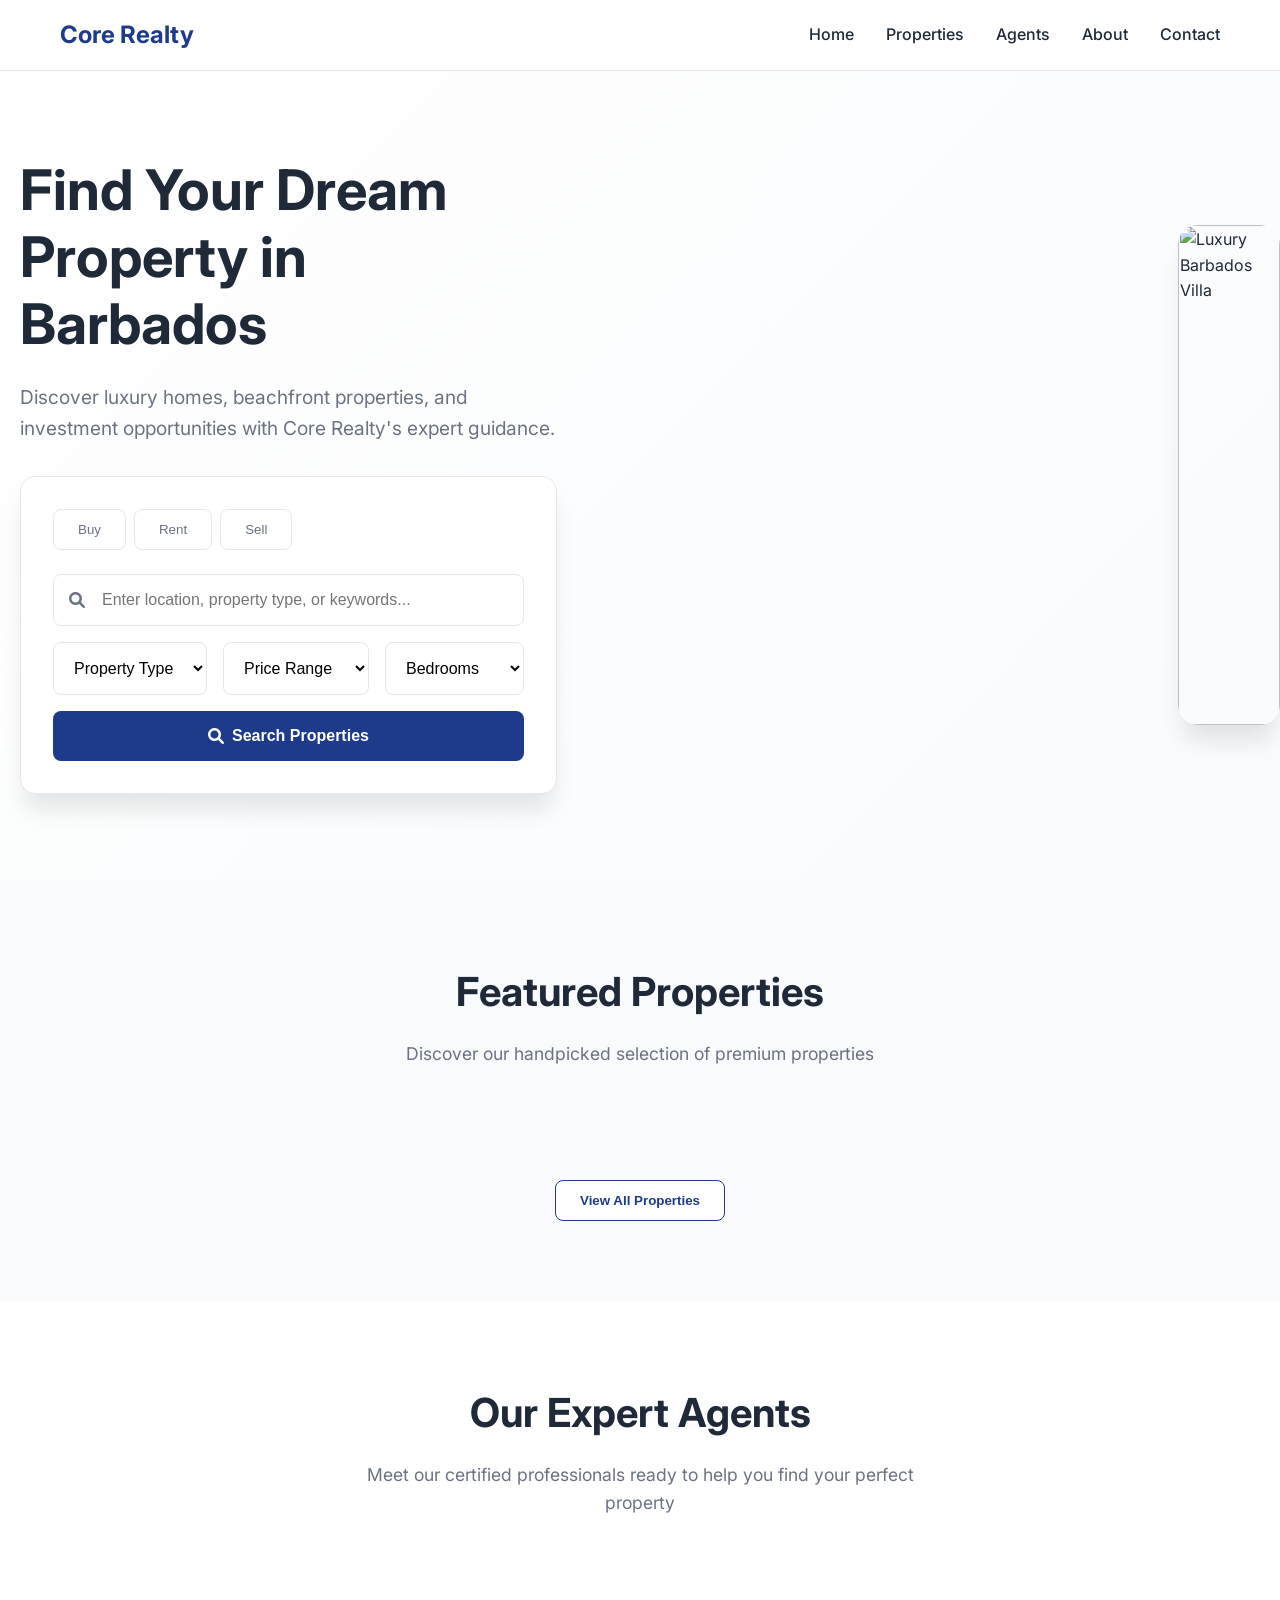
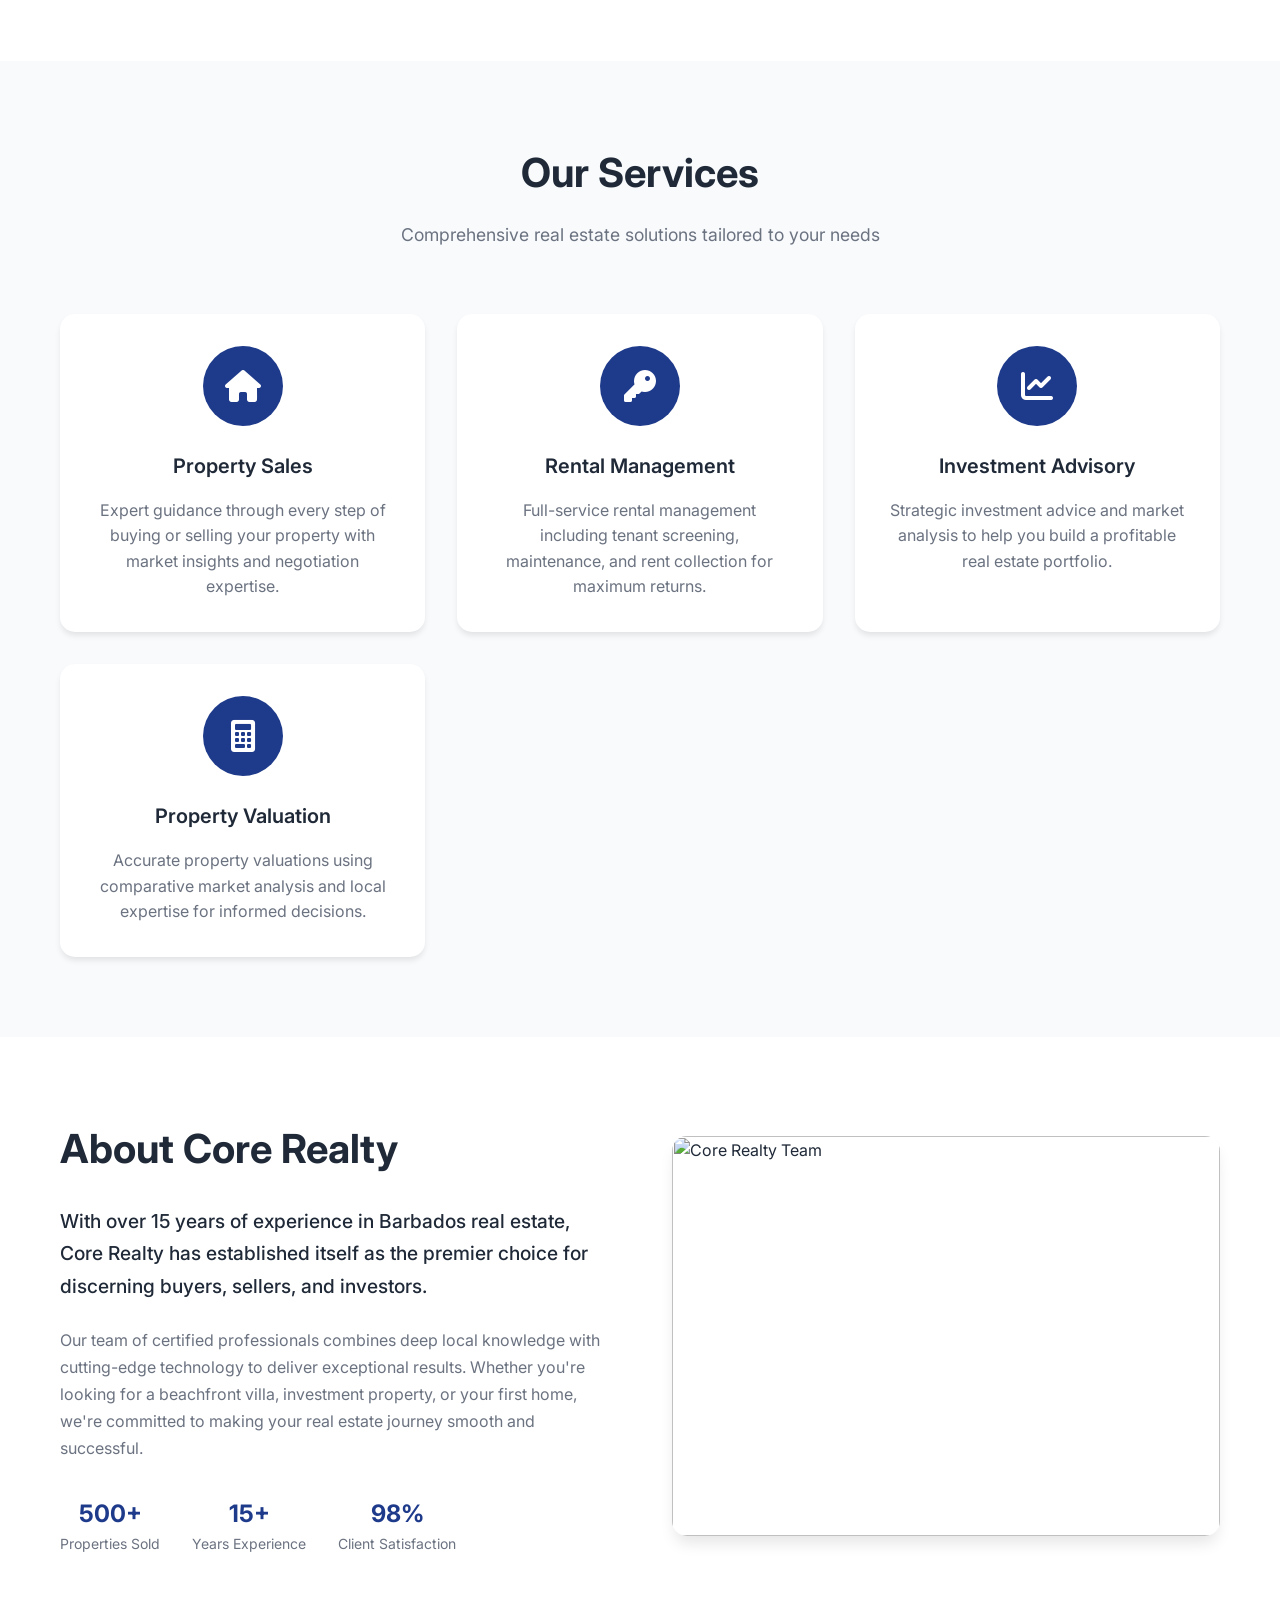
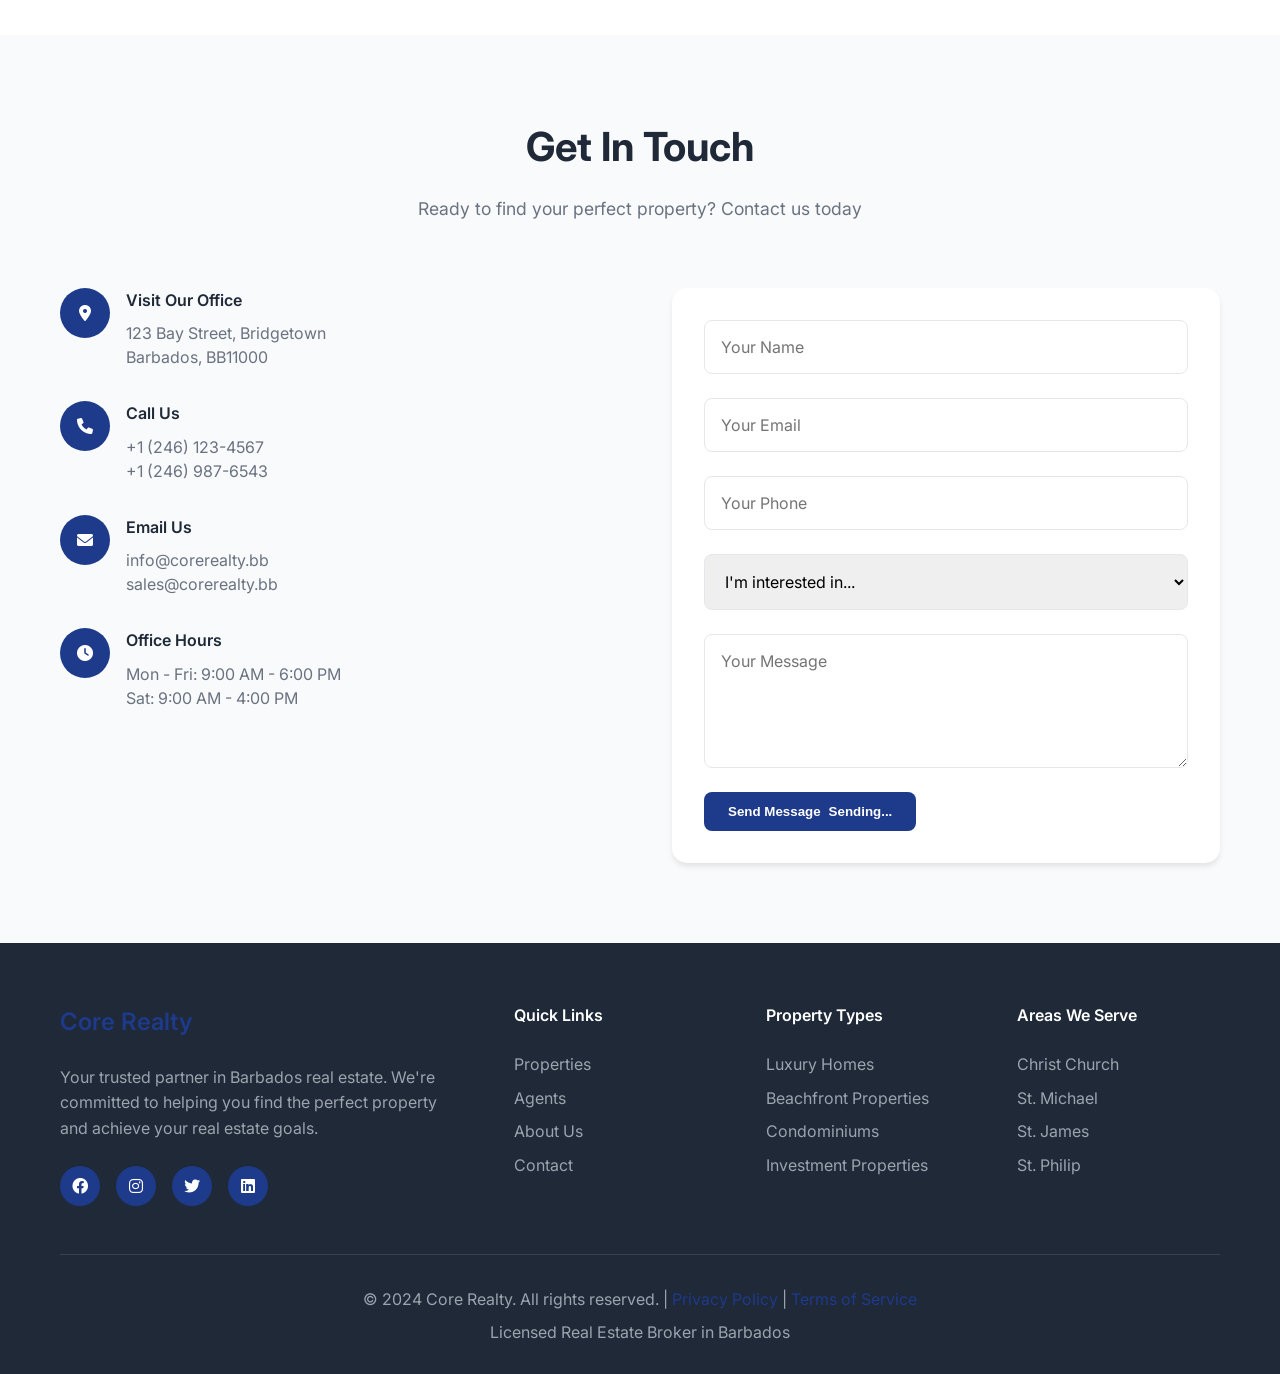
==== index.html @ 5cd9cd52 "first commit" ====
<html lang="en">
<head>
    <meta charset="UTF-8">
    <meta name="viewport" content="width=device-width, initial-scale=1.0">
    <title>Core Realty - Premium Real Estate in Barbados</title>
    <link rel="stylesheet" href="styles.css">
    <link href="https://fonts.googleapis.com/css2?family=Inter:wght@300;400;500;600;700&display=swap" rel="stylesheet">
    <link rel="stylesheet" href="https://cdnjs.cloudflare.com/ajax/libs/font-awesome/6.0.0/css/all.min.css">
    <script src="https://cdn.jsdelivr.net/npm/alpinejs@3.x.x/dist/cdn.min.js" defer></script>
</head>
<body>
    <!-- Navigation -->
    <nav class="navbar" x-data="{ mobileOpen: false }">
        <div class="nav-container">
            <div class="nav-brand">
                <h2>Core Realty</h2>
            </div>
            
            <div class="nav-menu" :class="{ 'active': mobileOpen }">
                <a href="#home" class="nav-link">Home</a>
                <a href="#properties" class="nav-link">Properties</a>
                <a href="#agents" class="nav-link">Agents</a>
                <a href="#about" class="nav-link">About</a>
                <a href="#contact" class="nav-link">Contact</a>
            </div>
            
            <button class="nav-toggle" @click="mobileOpen = !mobileOpen">
                <i class="fas fa-bars"></i>
            </button>
        </div>
    </nav>

    <!-- Hero Section -->
    <section id="home" class="hero">
        <div class="hero-content">
            <div class="hero-text">
                <h1>Find Your Dream Property in Barbados</h1>
                <p>Discover luxury homes, beachfront properties, and investment opportunities with Core Realty's expert guidance.</p>
                
                <!-- Property Search -->
                <div class="hero-search" x-data="propertySearch()">
                    <div class="search-tabs">
                        <button class="tab-btn" :class="{ 'active': searchType === 'buy' }" @click="searchType = 'buy'">Buy</button>
                        <button class="tab-btn" :class="{ 'active': searchType === 'rent' }" @click="searchType = 'rent'">Rent</button>
                        <button class="tab-btn" :class="{ 'active': searchType === 'sell' }" @click="searchType = 'sell'">Sell</button>
                    </div>
                    
                    <div class="search-form">
                        <div class="search-input">
                            <i class="fas fa-search"></i>
                            <input type="text" placeholder="Enter location, property type, or keywords..." x-model="searchQuery">
                        </div>
                        
                        <div class="search-filters">
                            <select x-model="propertyType">
                                <option value="">Property Type</option>
                                <option value="house">House</option>
                                <option value="apartment">Apartment</option>
                                <option value="condo">Condo</option>
                                <option value="villa">Villa</option>
                                <option value="land">Land</option>
                            </select>
                            
                            <select x-model="priceRange">
                                <option value="">Price Range</option>
                                <option value="0-500000">$0 - $500K</option>
                                <option value="500000-1000000">$500K - $1M</option>
                                <option value="1000000-2000000">$1M - $2M</option>
                                <option value="2000000+">$2M+</option>
                            </select>
                            
                            <select x-model="bedrooms">
                                <option value="">Bedrooms</option>
                                <option value="1">1+</option>
                                <option value="2">2+</option>
                                <option value="3">3+</option>
                                <option value="4">4+</option>
                                <option value="5">5+</option>
                            </select>
                        </div>
                        
                        <button class="search-btn" @click="searchProperties()">
                            <i class="fas fa-search"></i>
                            Search Properties
                        </button>
                    </div>
                </div>
            </div>
        </div>
        
        <div class="hero-image">
            <img src="https://images.unsplash.com/photo-1564013799919-ab600027ffc6?w=800&h=600&fit=crop" alt="Luxury Barbados Villa">
        </div>
    </section>

    <!-- Featured Properties -->
    <section id="properties" class="featured-properties">
        <div class="container">
            <div class="section-header">
                <h2>Featured Properties</h2>
                <p>Discover our handpicked selection of premium properties</p>
            </div>
            
            <div class="properties-grid" x-data="featuredProperties()">
                <template x-for="property in properties" :key="property.id">
                    <div class="property-card" @click="viewProperty(property.id)">
                        <div class="property-image">
                            <img :src="property.image" :alt="property.title">
                            <div class="property-badge" x-text="property.status"></div>
                            <button class="favorite-btn" @click.stop="toggleFavorite(property.id)">
                                <i class="far fa-heart"></i>
                            </button>
                        </div>
                        
                        <div class="property-info">
                            <div class="property-price" x-text="property.price"></div>
                            <h3 class="property-title" x-text="property.title"></h3>
                            <p class="property-location" x-text="property.location"></p>
                            
                            <div class="property-features">
                                <span class="feature">
                                    <i class="fas fa-bed"></i>
                                    <span x-text="property.bedrooms"></span> Beds
                                </span>
                                <span class="feature">
                                    <i class="fas fa-bath"></i>
                                    <span x-text="property.bathrooms"></span> Baths
                                </span>
                                <span class="feature">
                                    <i class="fas fa-expand-arrows-alt"></i>
                                    <span x-text="property.sqft"></span> sqft
                                </span>
                            </div>
                            
                            <div class="property-agent">
                                <img :src="property.agent.avatar" :alt="property.agent.name" class="agent-avatar">
                                <span class="agent-name" x-text="property.agent.name"></span>
                            </div>
                        </div>
                    </div>
                </template>
            </div>
            
            <div class="section-cta">
                <button class="btn-secondary">View All Properties</button>
            </div>
        </div>
    </section>

    <!-- Agents Section -->
    <section id="agents" class="agents-section">
        <div class="container">
            <div class="section-header">
                <h2>Our Expert Agents</h2>
                <p>Meet our certified professionals ready to help you find your perfect property</p>
            </div>
            
            <div class="agents-grid" x-data="agentsData()">
                <template x-for="agent in agents" :key="agent.id">
                    <div class="agent-card">
                        <div class="agent-photo">
                            <img :src="agent.photo" :alt="agent.name">
                            <div class="agent-status online" x-show="agent.online"></div>
                        </div>
                        
                        <div class="agent-info">
                            <h3 x-text="agent.name"></h3>
                            <p class="agent-title" x-text="agent.title"></p>
                            <div class="agent-rating">
                                <template x-for="i in 5" :key="i">
                                    <i class="fas fa-star" :class="{ 'filled': i <= agent.rating }"></i>
                                </template>
                                <span class="rating-count" x-text="'(' + agent.reviews + ' reviews)'"></span>
                            </div>
                            
                            <div class="agent-stats">
                                <div class="stat">
                                    <span class="stat-number" x-text="agent.listings"></span>
                                    <span class="stat-label">Active Listings</span>
                                </div>
                                <div class="stat">
                                    <span class="stat-number" x-text="agent.sold"></span>
                                    <span class="stat-label">Properties Sold</span>
                                </div>
                            </div>
                            
                            <div class="agent-specialties">
                                <template x-for="specialty in agent.specialties" :key="specialty">
                                    <span class="specialty-tag" x-text="specialty"></span>
                                </template>
                            </div>
                            
                            <div class="agent-actions">
                                <button class="btn-primary" @click="contactAgent(agent.id)">
                                    <i class="fas fa-envelope"></i>
                                    Contact
                                </button>
                                <button class="btn-secondary" @click="viewAgentProfile(agent.id)">
                                    View Profile
                                </button>
                            </div>
                        </div>
                    </div>
                </template>
            </div>
        </div>
    </section>

    <!-- Services Section -->
    <section class="services-section">
        <div class="container">
            <div class="section-header">
                <h2>Our Services</h2>
                <p>Comprehensive real estate solutions tailored to your needs</p>
            </div>
            
            <div class="services-grid">
                <div class="service-card">
                    <div class="service-icon">
                        <i class="fas fa-home"></i>
                    </div>
                    <h3>Property Sales</h3>
                    <p>Expert guidance through every step of buying or selling your property with market insights and negotiation expertise.</p>
                </div>
                
                <div class="service-card">
                    <div class="service-icon">
                        <i class="fas fa-key"></i>
                    </div>
                    <h3>Rental Management</h3>
                    <p>Full-service rental management including tenant screening, maintenance, and rent collection for maximum returns.</p>
                </div>
                
                <div class="service-card">
                    <div class="service-icon">
                        <i class="fas fa-chart-line"></i>
                    </div>
                    <h3>Investment Advisory</h3>
                    <p>Strategic investment advice and market analysis to help you build a profitable real estate portfolio.</p>
                </div>
                
                <div class="service-card">
                    <div class="service-icon">
                        <i class="fas fa-calculator"></i>
                    </div>
                    <h3>Property Valuation</h3>
                    <p>Accurate property valuations using comparative market analysis and local expertise for informed decisions.</p>
                </div>
            </div>
        </div>
    </section>

    <!-- About Section -->
    <section id="about" class="about-section">
        <div class="container">
            <div class="about-content">
                <div class="about-text">
                    <h2>About Core Realty</h2>
                    <p class="lead">With over 15 years of experience in Barbados real estate, Core Realty has established itself as the premier choice for discerning buyers, sellers, and investors.</p>
                    
                    <p>Our team of certified professionals combines deep local knowledge with cutting-edge technology to deliver exceptional results. Whether you're looking for a beachfront villa, investment property, or your first home, we're committed to making your real estate journey smooth and successful.</p>
                    
                    <div class="about-stats">
                        <div class="stat">
                            <span class="stat-number">500+</span>
                            <span class="stat-label">Properties Sold</span>
                        </div>
                        <div class="stat">
                            <span class="stat-number">15+</span>
                            <span class="stat-label">Years Experience</span>
                        </div>
                        <div class="stat">
                            <span class="stat-number">98%</span>
                            <span class="stat-label">Client Satisfaction</span>
                        </div>
                    </div>
                </div>
                
                <div class="about-image">
                    <img src="https://images.unsplash.com/photo-1560518883-ce09059eeffa?w=600&h=400&fit=crop" alt="Core Realty Team">
                </div>
            </div>
        </div>
    </section>

    <!-- Contact Section -->
    <section id="contact" class="contact-section">
        <div class="container">
            <div class="section-header">
                <h2>Get In Touch</h2>
                <p>Ready to find your perfect property? Contact us today</p>
            </div>
            
            <div class="contact-content">
                <div class="contact-info">
                    <div class="contact-item">
                        <div class="contact-icon">
                            <i class="fas fa-map-marker-alt"></i>
                        </div>
                        <div>
                            <h4>Visit Our Office</h4>
                            <p>123 Bay Street, Bridgetown<br>Barbados, BB11000</p>
                        </div>
                    </div>
                    
                    <div class="contact-item">
                        <div class="contact-icon">
                            <i class="fas fa-phone"></i>
                        </div>
                        <div>
                            <h4>Call Us</h4>
                            <p>+1 (246) 123-4567<br>+1 (246) 987-6543</p>
                        </div>
                    </div>
                    
                    <div class="contact-item">
                        <div class="contact-icon">
                            <i class="fas fa-envelope"></i>
                        </div>
                        <div>
                            <h4>Email Us</h4>
                            <p>info@corerealty.bb<br>sales@corerealty.bb</p>
                        </div>
                    </div>
                    
                    <div class="contact-item">
                        <div class="contact-icon">
                            <i class="fas fa-clock"></i>
                        </div>
                        <div>
                            <h4>Office Hours</h4>
                            <p>Mon - Fri: 9:00 AM - 6:00 PM<br>Sat: 9:00 AM - 4:00 PM</p>
                        </div>
                    </div>
                </div>
                
                <div class="contact-form" x-data="contactForm()">
                    <form @submit.prevent="submitForm()">
                        <div class="form-group">
                            <input type="text" placeholder="Your Name" x-model="form.name" required>
                        </div>
                        
                        <div class="form-group">
                            <input type="email" placeholder="Your Email" x-model="form.email" required>
                        </div>
                        
                        <div class="form-group">
                            <input type="tel" placeholder="Your Phone" x-model="form.phone">
                        </div>
                        
                        <div class="form-group">
                            <select x-model="form.interest" required>
                                <option value="">I'm interested in...</option>
                                <option value="buying">Buying a Property</option>
                                <option value="selling">Selling a Property</option>
                                <option value="renting">Renting a Property</option>
                                <option value="investment">Investment Opportunities</option>
                            </select>
                        </div>
                        
                        <div class="form-group">
                            <textarea placeholder="Your Message" rows="5" x-model="form.message" required></textarea>
                        </div>
                        
                        <button type="submit" class="btn-primary" :disabled="submitting">
                            <span x-show="!submitting">Send Message</span>
                            <span x-show="submitting">Sending...</span>
                        </button>
                    </form>
                </div>
            </div>
        </div>
    </section>

    <!-- Footer -->
    <footer class="footer">
        <div class="container">
            <div class="footer-content">
                <div class="footer-section">
                    <h3>Core Realty</h3>
                    <p>Your trusted partner in Barbados real estate. We're committed to helping you find the perfect property and achieve your real estate goals.</p>
                    
                    <div class="social-links">
                        <a href="#"><i class="fab fa-facebook"></i></a>
                        <a href="#"><i class="fab fa-instagram"></i></a>
                        <a href="#"><i class="fab fa-twitter"></i></a>
                        <a href="#"><i class="fab fa-linkedin"></i></a>
                    </div>
                </div>
                
                <div class="footer-section">
                    <h4>Quick Links</h4>
                    <ul>
                        <li><a href="#properties">Properties</a></li>
                        <li><a href="#agents">Agents</a></li>
                        <li><a href="#about">About Us</a></li>
                        <li><a href="#contact">Contact</a></li>
                    </ul>
                </div>
                
                <div class="footer-section">
                    <h4>Property Types</h4>
                    <ul>
                        <li><a href="#">Luxury Homes</a></li>
                        <li><a href="#">Beachfront Properties</a></li>
                        <li><a href="#">Condominiums</a></li>
                        <li><a href="#">Investment Properties</a></li>
                    </ul>
                </div>
                
                <div class="footer-section">
                    <h4>Areas We Serve</h4>
                    <ul>
                        <li><a href="#">Christ Church</a></li>
                        <li><a href="#">St. Michael</a></li>
                        <li><a href="#">St. James</a></li>
                        <li><a href="#">St. Philip</a></li>
                    </ul>
                </div>
            </div>
            
            <div class="footer-bottom">
                <div class="footer-bottom-content">
                    <p>&copy; 2024 Core Realty. All rights reserved. | <a href="#">Privacy Policy</a> | <a href="#">Terms of Service</a></p>
                    <p>Licensed Real Estate Broker in Barbados</p>
                </div>
            </div>
        </div>
    </footer>

    <script src="script.js"></script>
</body>
</html>
---- styles.css ----
* {
    margin: 0;
    padding: 0;
    box-sizing: border-box;
}

:root {
    --primary-color: #1e3a8a; /* Dark Blue */
    --primary-dark: #1e40af;
    --secondary-color: #3b82f6;
    --accent-color: #60a5fa;
    --text-dark: #1f2937;
    --text-light: #6b7280;
    --text-white: #ffffff;
    --background-white: #ffffff;
    --background-gray: #f8fafc;
    --border-color: #e5e7eb;
    --shadow-sm: 0 1px 2px 0 rgba(0, 0, 0, 0.05);
    --shadow-md: 0 4px 6px -1px rgba(0, 0, 0, 0.1);
    --shadow-lg: 0 10px 15px -3px rgba(0, 0, 0, 0.1);
    --shadow-xl: 0 20px 25px -5px rgba(0, 0, 0, 0.1);
}

body {
    font-family: 'Inter', -apple-system, BlinkMacSystemFont, sans-serif;
    line-height: 1.6;
    color: var(--text-dark);
    background-color: var(--background-white);
}

.container {
    max-width: 1200px;
    margin: 0 auto;
    padding: 0 20px;
}

/* Navigation */
.navbar {
    position: fixed;
    top: 0;
    left: 0;
    right: 0;
    background: rgba(255, 255, 255, 0.95);
    backdrop-filter: blur(20px);
    border-bottom: 1px solid var(--border-color);
    z-index: 1000;
    transition: all 0.3s ease;
}

.nav-container {
    max-width: 1200px;
    margin: 0 auto;
    padding: 0 20px;
    display: flex;
    align-items: center;
    justify-content: space-between;
    height: 70px;
}

.nav-brand h2 {
    color: var(--primary-color);
    font-weight: 700;
    font-size: 1.5rem;
}

.nav-menu {
    display: flex;
    align-items: center;
    gap: 2rem;
}

.nav-link {
    text-decoration: none;
    color: var(--text-dark);
    font-weight: 500;
    transition: color 0.3s ease;
    position: relative;
}

.nav-link:hover {
    color: var(--primary-color);
}

.nav-link::after {
    content: '';
    position: absolute;
    bottom: -5px;
    left: 0;
    width: 0;
    height: 2px;
    background: var(--primary-color);
    transition: width 0.3s ease;
}

.nav-link:hover::after {
    width: 100%;
}

.nav-toggle {
    display: none;
    background: none;
    border: none;
    font-size: 1.5rem;
    color: var(--text-dark);
    cursor: pointer;
}

/* Hero Section */
.hero {
    margin-top: 70px;
    padding: 80px 0;
    background: linear-gradient(135deg, var(--background-white) 0%, var(--background-gray) 100%);
    display: flex;
    align-items: center;
    min-height: 90vh;
}

.hero-content {
    max-width: 1200px;
    margin: 0 auto;
    padding: 0 20px;
    display: grid;
    grid-template-columns: 1fr 1fr;
    gap: 4rem;
    align-items: center;
}

.hero-text h1 {
    font-size: 3.5rem;
    font-weight: 700;
    color: var(--text-dark);
    margin-bottom: 1.5rem;
    line-height: 1.2;
}

.hero-text p {
    font-size: 1.2rem;
    color: var(--text-light);
    margin-bottom: 2rem;
}

.hero-image img {
    width: 100%;
    height: 500px;
    object-fit: cover;
    border-radius: 20px;
    box-shadow: var(--shadow-xl);
}

/* Property Search */
.hero-search {
    background: var(--background-white);
    border-radius: 15px;
    padding: 2rem;
    box-shadow: var(--shadow-xl);
    border: 1px solid var(--border-color);
}

.search-tabs {
    display: flex;
    gap: 0.5rem;
    margin-bottom: 1.5rem;
}

.tab-btn {
    padding: 0.75rem 1.5rem;
    border: 1px solid var(--border-color);
    background: var(--background-white);
    color: var(--text-light);
    border-radius: 8px;
    cursor: pointer;
    transition: all 0.3s ease;
    font-weight: 500;
}

.tab-btn.active {
    background: var(--primary-color);
    color: var(--text-white);
    border-color: var(--primary-color);
}

.search-form {
    display: flex;
    flex-direction: column;
    gap: 1rem;
}

.search-input {
    position: relative;
    flex: 1;
}

.search-input i {
    position: absolute;
    left: 1rem;
    top: 50%;
    transform: translateY(-50%);
    color: var(--text-light);
}

.search-input input {
    width: 100%;
    padding: 1rem 1rem 1rem 3rem;
    border: 1px solid var(--border-color);
    border-radius: 8px;
    font-size: 1rem;
    transition: border-color 0.3s ease;
}

.search-input input:focus {
    outline: none;
    border-color: var(--primary-color);
}

.search-filters {
    display: grid;
    grid-template-columns: repeat(3, 1fr);
    gap: 1rem;
}

.search-filters select {
    padding: 1rem;
    border: 1px solid var(--border-color);
    border-radius: 8px;
    font-size: 1rem;
    background: var(--background-white);
    cursor: pointer;
    transition: border-color 0.3s ease;
}

.search-filters select:focus {
    outline: none;
    border-color: var(--primary-color);
}

.search-btn {
    background: var(--primary-color);
    color: var(--text-white);
    padding: 1rem 2rem;
    border: none;
    border-radius: 8px;
    font-size: 1rem;
    font-weight: 600;
    cursor: pointer;
    transition: background 0.3s ease;
    display: flex;
    align-items: center;
    gap: 0.5rem;
    justify-content: center;
}

.search-btn:hover {
    background: var(--primary-dark);
}

/* Section Headers */
.section-header {
    text-align: center;
    margin-bottom: 4rem;
}

.section-header h2 {
    font-size: 2.5rem;
    font-weight: 700;
    color: var(--text-dark);
    margin-bottom: 1rem;
}

.section-header p {
    font-size: 1.1rem;
    color: var(--text-light);
    max-width: 600px;
    margin: 0 auto;
}

/* Featured Properties */
.featured-properties {
    padding: 80px 0;
    background: var(--background-gray);
}

.properties-grid {
    display: grid;
    grid-template-columns: repeat(auto-fit, minmax(350px, 1fr));
    gap: 2rem;
    margin-bottom: 3rem;
}

.property-card {
    background: var(--background-white);
    border-radius: 15px;
    overflow: hidden;
    box-shadow: var(--shadow-md);
    transition: all 0.3s ease;
    cursor: pointer;
}

.property-card:hover {
    transform: translateY(-5px);
    box-shadow: var(--shadow-xl);
}

.property-image {
    position: relative;
    height: 250px;
    overflow: hidden;
}

.property-image img {
    width: 100%;
    height: 100%;
    object-fit: cover;
    transition: transform 0.3s ease;
}

.property-card:hover .property-image img {
    transform: scale(1.05);
}

.property-badge {
    position: absolute;
    top: 1rem;
    left: 1rem;
    background: var(--primary-color);
    color: var(--text-white);
    padding: 0.5rem 1rem;
    border-radius: 20px;
    font-size: 0.875rem;
    font-weight: 600;
}

.favorite-btn {
    position: absolute;
    top: 1rem;
    right: 1rem;
    background: rgba(255, 255, 255, 0.9);
    border: none;
    width: 40px;
    height: 40px;
    border-radius: 50%;
    display: flex;
    align-items: center;
    justify-content: center;
    cursor: pointer;
    transition: all 0.3s ease;
}

.favorite-btn:hover {
    background: var(--background-white);
    color: var(--primary-color);
}

.property-info {
    padding: 1.5rem;
}

.property-price {
    font-size: 1.5rem;
    font-weight: 700;
    color: var(--primary-color);
    margin-bottom: 0.5rem;
}

.property-title {
    font-size: 1.1rem;
    font-weight: 600;
    color: var(--text-dark);
    margin-bottom: 0.5rem;
}

.property-location {
    color: var(--text-light);
    margin-bottom: 1rem;
    display: flex;
    align-items: center;
    gap: 0.25rem;
}

.property-features {
    display: flex;
    gap: 1rem;
    margin-bottom: 1rem;
}

.feature {
    display: flex;
    align-items: center;
    gap: 0.25rem;
    color: var(--text-light);
    font-size: 0.875rem;
}

.feature i {
    color: var(--primary-color);
}

.property-agent {
    display: flex;
    align-items: center;
    gap: 0.5rem;
    padding-top: 1rem;
    border-top: 1px solid var(--border-color);
}

.agent-avatar {
    width: 30px;
    height: 30px;
    border-radius: 50%;
    object-fit: cover;
}

.agent-name {
    font-size: 0.875rem;
    color: var(--text-light);
}

/* Agents Section */
.agents-section {
    padding: 80px 0;
    background: var(--background-white);
}

.agents-grid {
    display: grid;
    grid-template-columns: repeat(auto-fit, minmax(300px, 1fr));
    gap: 2rem;
}

.agent-card {
    background: var(--background-white);
    border: 1px solid var(--border-color);
    border-radius: 15px;
    padding: 2rem;
    text-align: center;
    transition: all 0.3s ease;
}

.agent-card:hover {
    transform: translateY(-5px);
    box-shadow: var(--shadow-lg);
}

.agent-photo {
    position: relative;
    width: 100px;
    height: 100px;
    margin: 0 auto 1.5rem;
}

.agent-photo img {
    width: 100%;
    height: 100%;
    border-radius: 50%;
    object-fit: cover;
    border: 3px solid var(--primary-color);
}

.agent-status {
    position: absolute;
    bottom: 5px;
    right: 5px;
    width: 20px;
    height: 20px;
    border-radius: 50%;
    border: 2px solid var(--background-white);
}

.agent-status.online {
    background: #10b981;
}

.agent-info h3 {
    font-size: 1.25rem;
    font-weight: 600;
    color: var(--text-dark);
    margin-bottom: 0.5rem;
}

.agent-title {
    color: var(--text-light);
    margin-bottom: 1rem;
}

.agent-rating {
    display: flex;
    align-items: center;
    justify-content: center;
    gap: 0.25rem;
    margin-bottom: 1rem;
}

.agent-rating .fas.fa-star.filled {
    color: #fbbf24;
}

.agent-rating .fas.fa-star {
    color: var(--border-color);
}

.rating-count {
    color: var(--text-light);
    font-size: 0.875rem;
    margin-left: 0.5rem;
}

.agent-stats {
    display: flex;
    justify-content: center;
    gap: 2rem;
    margin-bottom: 1rem;
}

.stat {
    text-align: center;
}

.stat-number {
    display: block;
    font-size: 1.5rem;
    font-weight: 700;
    color: var(--primary-color);
}

.stat-label {
    font-size: 0.875rem;
    color: var(--text-light);
}

.agent-specialties {
    display: flex;
    flex-wrap: wrap;
    gap: 0.5rem;
    justify-content: center;
    margin-bottom: 1.5rem;
}

.specialty-tag {
    background: var(--background-gray);
    color: var(--text-dark);
    padding: 0.25rem 0.75rem;
    border-radius: 15px;
    font-size: 0.875rem;
    font-weight: 500;
}

.agent-actions {
    display: flex;
    gap: 1rem;
    justify-content: center;
}

/* Buttons */
.btn-primary {
    background: var(--primary-color);
    color: var(--text-white);
    padding: 0.75rem 1.5rem;
    border: none;
    border-radius: 8px;
    font-weight: 600;
    cursor: pointer;
    transition: all 0.3s ease;
    display: flex;
    align-items: center;
    gap: 0.5rem;
    text-decoration: none;
}

.btn-primary:hover {
    background: var(--primary-dark);
    transform: translateY(-2px);
}

.btn-secondary {
    background: var(--background-white);
    color: var(--primary-color);
    border: 1px solid var(--primary-color);
    padding: 0.75rem 1.5rem;
    border-radius: 8px;
    font-weight: 600;
    cursor: pointer;
    transition: all 0.3s ease;
    text-decoration: none;
    display: inline-flex;
    align-items: center;
    gap: 0.5rem;
}

.btn-secondary:hover {
    background: var(--primary-color);
    color: var(--text-white);
    transform: translateY(-2px);
}

/* Services Section */
.services-section {
    padding: 80px 0;
    background: var(--background-gray);
}

.services-grid {
    display: grid;
    grid-template-columns: repeat(auto-fit, minmax(280px, 1fr));
    gap: 2rem;
}

.service-card {
    background: var(--background-white);
    padding: 2rem;
    border-radius: 15px;
    text-align: center;
    box-shadow: var(--shadow-md);
    transition: all 0.3s ease;
}

.service-card:hover {
    transform: translateY(-5px);
    box-shadow: var(--shadow-lg);
}

.service-icon {
    width: 80px;
    height: 80px;
    background: var(--primary-color);
    color: var(--text-white);
    border-radius: 50%;
    display: flex;
    align-items: center;
    justify-content: center;
    margin: 0 auto 1.5rem;
    font-size: 2rem;
}

.service-card h3 {
    font-size: 1.25rem;
    font-weight: 600;
    color: var(--text-dark);
    margin-bottom: 1rem;
}

.service-card p {
    color: var(--text-light);
    line-height: 1.6;
}

/* About Section */
.about-section {
    padding: 80px 0;
    background: var(--background-white);
}

.about-content {
    display: grid;
    grid-template-columns: 1fr 1fr;
    gap: 4rem;
    align-items: center;
}

.about-text h2 {
    font-size: 2.5rem;
    font-weight: 700;
    color: var(--text-dark);
    margin-bottom: 1.5rem;
}

.about-text .lead {
    font-size: 1.2rem;
    font-weight: 500;
    color: var(--text-dark);
    margin-bottom: 1.5rem;
}

.about-text p {
    color: var(--text-light);
    margin-bottom: 2rem;
    line-height: 1.7;
}

.about-stats {
    display: flex;
    gap: 2rem;
}

.about-image img {
    width: 100%;
    height: 400px;
    object-fit: cover;
    border-radius: 15px;
    box-shadow: var(--shadow-lg);
}

/* Contact Section */
.contact-section {
    padding: 80px 0;
    background: var(--background-gray);
}

.contact-content {
    display: grid;
    grid-template-columns: 1fr 1fr;
    gap: 4rem;
}

.contact-info {
    display: flex;
    flex-direction: column;
    gap: 2rem;
}

.contact-item {
    display: flex;
    align-items: flex-start;
    gap: 1rem;
}

.contact-icon {
    width: 50px;
    height: 50px;
    background: var(--primary-color);
    color: var(--text-white);
    border-radius: 50%;
    display: flex;
    align-items: center;
    justify-content: center;
    flex-shrink: 0;
}

.contact-item h4 {
    color: var(--text-dark);
    margin-bottom: 0.5rem;
    font-weight: 600;
}

.contact-item p {
    color: var(--text-light);
    line-height: 1.5;
}

.contact-form {
    background: var(--background-white);
    padding: 2rem;
    border-radius: 15px;
    box-shadow: var(--shadow-md);
}

.form-group {
    margin-bottom: 1.5rem;
}

.form-group input,
.form-group select,
.form-group textarea {
    width: 100%;
    padding: 1rem;
    border: 1px solid var(--border-color);
    border-radius: 8px;
    font-size: 1rem;
    transition: border-color 0.3s ease;
    font-family: inherit;
}

.form-group input:focus,
.form-group select:focus,
.form-group textarea:focus {
    outline: none;
    border-color: var(--primary-color);
}

.form-group textarea {
    resize: vertical;
    min-height: 120px;
}

/* Footer */
.footer {
    background: var(--text-dark);
    color: var(--text-white);
    padding: 60px 0 20px;
}

.footer-content {
    display: grid;
    grid-template-columns: 2fr 1fr 1fr 1fr;
    gap: 3rem;
    margin-bottom: 3rem;
}

.footer-section h3,
.footer-section h4 {
    margin-bottom: 1.5rem;
    font-weight: 600;
}

.footer-section h3 {
    color: var(--primary-color);
    font-size: 1.5rem;
}

.footer-section p {
    color: #9ca3af;
    line-height: 1.6;
    margin-bottom: 1.5rem;
}

.footer-section ul {
    list-style: none;
}

.footer-section ul li {
    margin-bottom: 0.5rem;
}

.footer-section ul li a {
    color: #9ca3af;
    text-decoration: none;
    transition: color 0.3s ease;
}

.footer-section ul li a:hover {
    color: var(--text-white);
}

.social-links {
    display: flex;
    gap: 1rem;
}

.social-links a {
    width: 40px;
    height: 40px;
    background: var(--primary-color);
    color: var(--text-white);
    border-radius: 50%;
    display: flex;
    align-items: center;
    justify-content: center;
    text-decoration: none;
    transition: all 0.3s ease;
}

.social-links a:hover {
    background: var(--primary-dark);
    transform: translateY(-2px);
}

.footer-bottom {
    border-top: 1px solid #374151;
    padding-top: 2rem;
}

.footer-bottom-content {
    text-align: center;
    color: #9ca3af;
}

.footer-bottom-content p {
    margin-bottom: 0.5rem;
}

.footer-bottom-content a {
    color: var(--primary-color);
    text-decoration: none;
}

.footer-bottom-content a:hover {
    text-decoration: underline;
}

.section-cta {
    text-align: center;
    margin-top: 2rem;
}

/* Responsive Design */
@media (max-width: 768px) {
    .nav-menu {
        position: fixed;
        top: 70px;
        left: 0;
        right: 0;
        background: var(--background-white);
        flex-direction: column;
        padding: 2rem;
        box-shadow: var(--shadow-lg);
        transform: translateY(-100%);
        opacity: 0;
        visibility: hidden;
        transition: all 0.3s ease;
    }
    
    .nav-menu.active {
        transform: translateY(0);
        opacity: 1;
        visibility: visible;
    }
    
    .nav-toggle {
        display: block;
    }
    
    .hero-content {
        grid-template-columns: 1fr;
        gap: 2rem;
        text-align: center;
    }
    
    .hero-text h1 {
        font-size: 2.5rem;
    }
    
    .search-filters {
        grid-template-columns: 1fr;
    }
    
    .properties-grid {
        grid-template-columns: 1fr;
    }
    
    .agents-grid {
        grid-template-columns: 1fr;
    }
    
    .services-grid {
        grid-template-columns: 1fr;
    }
    
    .about-content {
        grid-template-columns: 1fr;
        gap: 2rem;
    }
    
    .about-stats {
        justify-content: center;
    }
    
    .contact-content {
        grid-template-columns: 1fr;
        gap: 2rem;
    }
    
    .footer-content {
        grid-template-columns: 1fr;
        gap: 2rem;
    }
    
    .agent-actions {
        flex-direction: column;
    }
}

@media (max-width: 480px) {
    .hero-text h1 {
        font-size: 2rem;
    }
    
    .section-header h2 {
        font-size: 2rem;
    }
    
    .about-text h2 {
        font-size: 2rem;
    }
    
    .hero-search {
        padding: 1.5rem;
    }
    
    .agent-stats {
        gap: 1rem;
    }
}
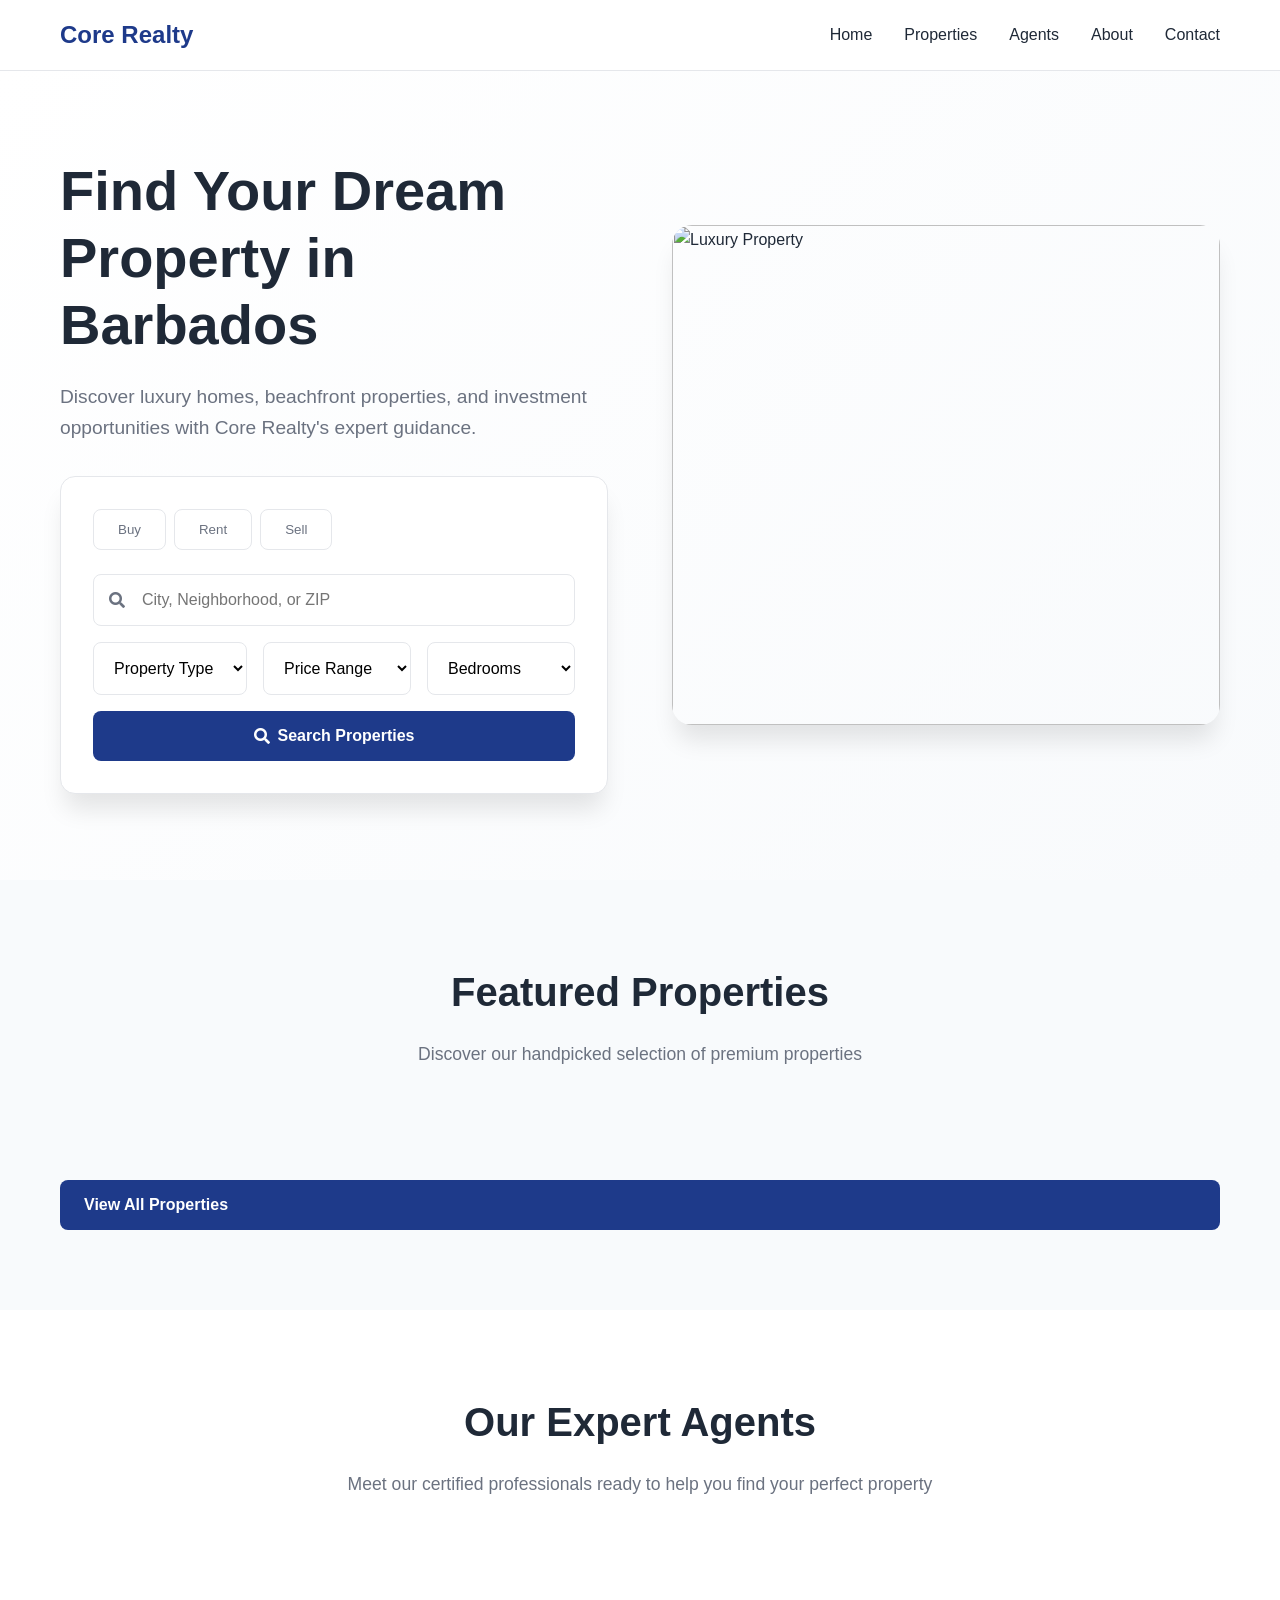
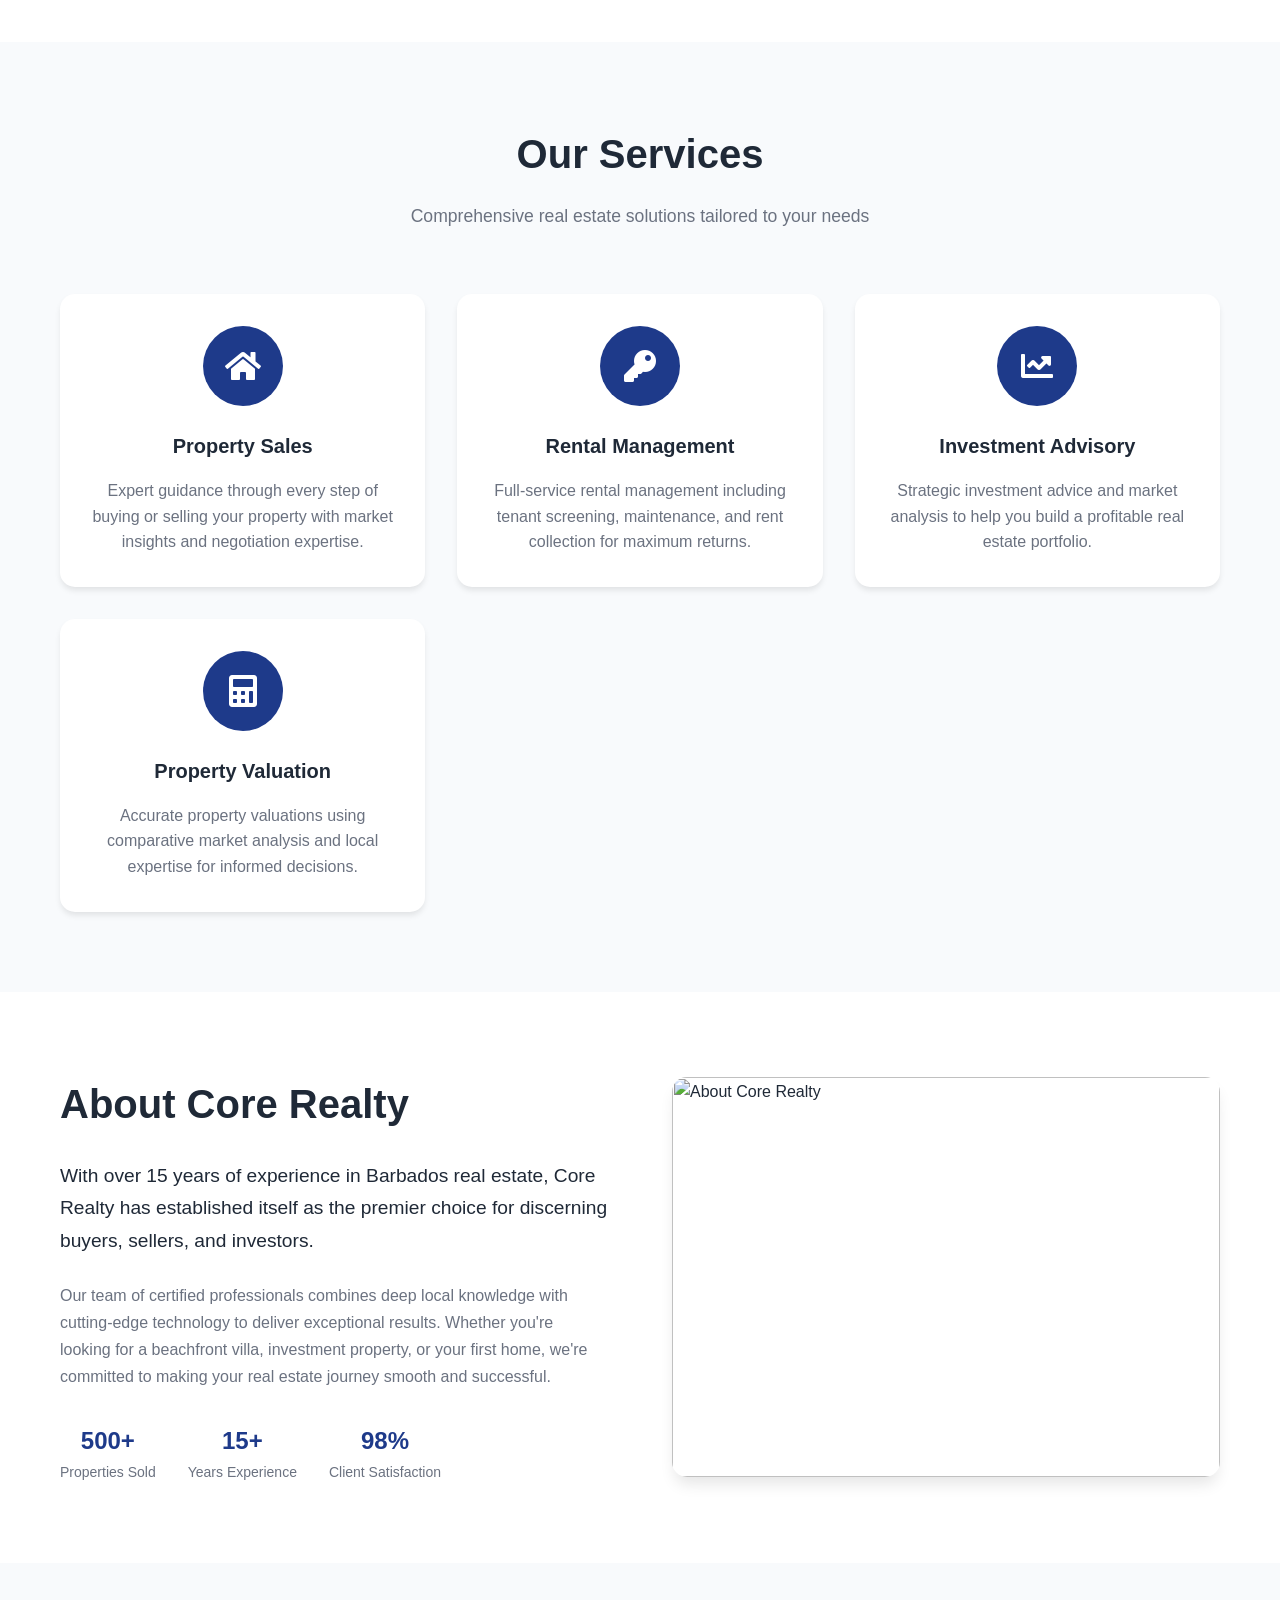
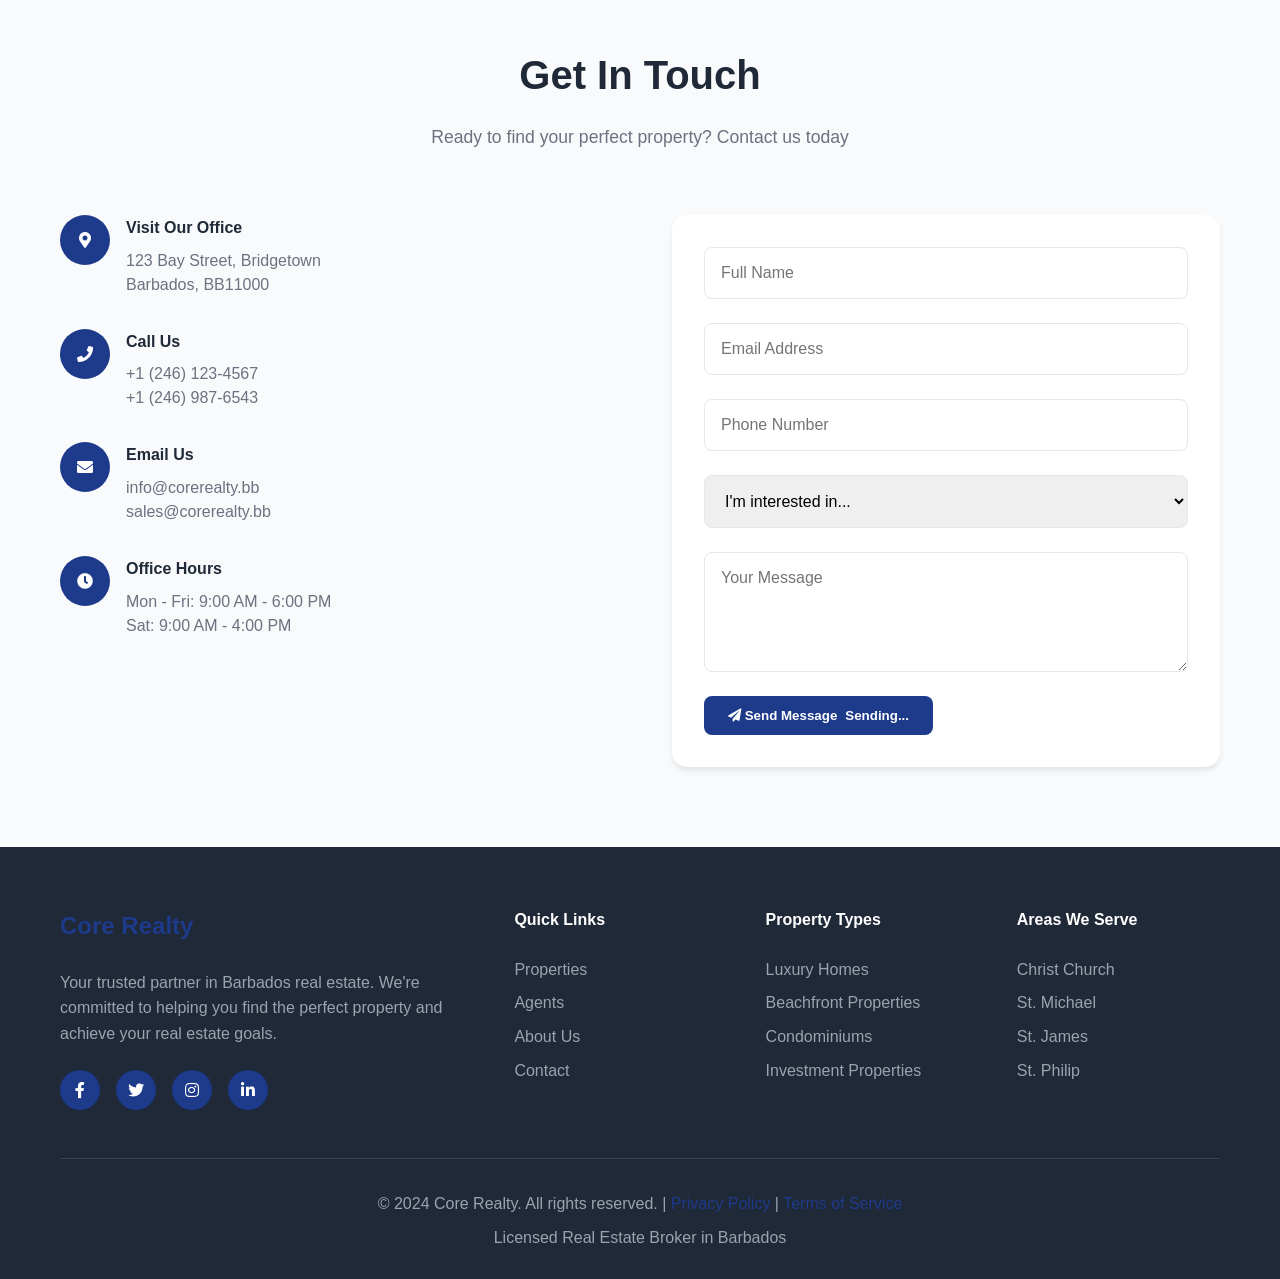
==== commit 2dfb4cec: "Rename index (35).html to index.html" ====
--- a/index.html
+++ b/index.html
@@ -1,56 +1,1096 @@
+<script type="text/javascript">
+        var gk_isXlsx = false;
+        var gk_xlsxFileLookup = {};
+        var gk_fileData = {};
+        function filledCell(cell) {
+          return cell !== '' && cell != null;
+        }
+        function loadFileData(filename) {
+        if (gk_isXlsx && gk_xlsxFileLookup[filename]) {
+            try {
+                var workbook = XLSX.read(gk_fileData[filename], { type: 'base64' });
+                var firstSheetName = workbook.SheetNames[0];
+                var worksheet = workbook.Sheets[firstSheetName];
+
+                // Convert sheet to JSON to filter blank rows
+                var jsonData = XLSX.utils.sheet_to_json(worksheet, { header: 1, blankrows: false, defval: '' });
+                // Filter out blank rows (rows where all cells are empty, null, or undefined)
+                var filteredData = jsonData.filter(row => row.some(filledCell));
+
+                // Heuristic to find the header row by ignoring rows with fewer filled cells than the next row
+                var headerRowIndex = filteredData.findIndex((row, index) =>
+                  row.filter(filledCell).length >= filteredData[index + 1]?.filter(filledCell).length
+                );
+                // Fallback
+                if (headerRowIndex === -1 || headerRowIndex > 25) {
+                  headerRowIndex = 0;
+                }
+
+                // Convert filtered JSON back to CSV
+                var csv = XLSX.utils.aoa_to_sheet(filteredData.slice(headerRowIndex)); // Create a new sheet from filtered array of arrays
+                csv = XLSX.utils.sheet_to_csv(csv, { header: 1 });
+                return csv;
+            } catch (e) {
+                console.error(e);
+                return "";
+            }
+        }
+        return gk_fileData[filename] || "";
+        }
+        </script><!DOCTYPE html>
 <html lang="en">
 <head>
     <meta charset="UTF-8">
     <meta name="viewport" content="width=device-width, initial-scale=1.0">
-    <title>Core Realty - Premium Real Estate in Barbados</title>
-    <link rel="stylesheet" href="styles.css">
-    <link href="https://fonts.googleapis.com/css2?family=Inter:wght@300;400;500;600;700&display=swap" rel="stylesheet">
-    <link rel="stylesheet" href="https://cdnjs.cloudflare.com/ajax/libs/font-awesome/6.0.0/css/all.min.css">
-    <script src="https://cdn.jsdelivr.net/npm/alpinejs@3.x.x/dist/cdn.min.js" defer></script>
+    <title>Core Realty - Barbados Real Estate</title>
+    <link rel="stylesheet" href="https://cdnjs.cloudflare.com/ajax/libs/font-awesome/5.15.4/css/all.min.css">
+    <style>
+        * {
+            margin: 0;
+            padding: 0;
+            box-sizing: border-box;
+        }
+
+        :root {
+            --primary-color: #1e3a8a;
+            --primary-dark: #1e40af;
+            --secondary-color: #3b82f6;
+            --accent-color: #60a5fa;
+            --text-dark: #1f2937;
+            --text-light: #6b7280;
+            --text-white: #ffffff;
+            --background-white: #ffffff;
+            --background-gray: #f8fafc;
+            --border-color: #e5e7eb;
+            --shadow-sm: 0 1px 2px 0 rgba(0, 0, 0, 0.05);
+            --shadow-md: 0 4px 6px -1px rgba(0, 0, 0, 0.1);
+            --shadow-lg: 0 10px 15px -3px rgba(0, 0, 0, 0.1);
+            --shadow-xl: 0 20px 25px -5px rgba(0, 0, 0, 0.1);
+        }
+
+        body {
+            font-family: 'Inter', -apple-system, BlinkMacSystemFont, sans-serif;
+            line-height: 1.6;
+            color: var(--text-dark);
+            background-color: var(--background-white);
+        }
+
+        .container {
+            max-width: 1200px;
+            margin: 0 auto;
+            padding: 0 20px;
+        }
+
+        /* Navigation */
+        .navbar {
+            position: fixed;
+            top: 0;
+            left: 0;
+            right: 0;
+            background: rgba(255, 255, 255, 0.95);
+            backdrop-filter: blur(20px);
+            border-bottom: 1px solid var(--border-color);
+            z-index: 1000;
+            transition: all 0.3s ease;
+        }
+
+        .nav-container {
+            max-width: 1200px;
+            margin: 0 auto;
+            padding: 0 20px;
+            display: flex;
+            align-items: center;
+            justify-content: space-between;
+            height: 70px;
+        }
+
+        .nav-brand h2 {
+            color: var(--primary-color);
+            font-weight: 700;
+            font-size: 1.5rem;
+        }
+
+        .nav-menu {
+            display: flex;
+            align-items: center;
+            gap: 2rem;
+        }
+
+        .nav-link {
+            text-decoration: none;
+            color: var(--text-dark);
+            font-weight: 500;
+            transition: color 0.3s ease;
+            position: relative;
+        }
+
+        .nav-link:hover {
+            color: var(--primary-color);
+        }
+
+        .nav-link::after {
+            content: '';
+            position: absolute;
+            bottom: -5px;
+            left: 0;
+            width: 0;
+            height: 2px;
+            background: var(--primary-color);
+            transition: width 0.3s ease;
+        }
+
+        .nav-link:hover::after {
+            width: 100%;
+        }
+
+        .nav-toggle {
+            display: none;
+            background: none;
+            border: none;
+            font-size: 1.5rem;
+            color: var(--text-dark);
+            cursor: pointer;
+        }
+
+        /* Hero Section */
+        .hero {
+            margin-top: 70px;
+            padding: 80px 0;
+            background: linear-gradient(135deg, var(--background-white) 0%, var(--background-gray) 100%);
+            display: flex;
+            align-items: center;
+            min-height: 90vh;
+        }
+
+        .hero-content {
+            max-width: 1200px;
+            margin: 0 auto;
+            padding: 0 20px;
+            display: grid;
+            grid-template-columns: 1fr 1fr;
+            gap: 4rem;
+            align-items: center;
+        }
+
+        .hero-text h1 {
+            font-size: 3.5rem;
+            font-weight: 700;
+            color: var(--text-dark);
+            margin-bottom: 1.5rem;
+            line-height: 1.2;
+        }
+
+        .hero-text p {
+            font-size: 1.2rem;
+            color: var(--text-light);
+            margin-bottom: 2rem;
+        }
+
+        .hero-image img {
+            width: 100%;
+            height: 500px;
+            object-fit: cover;
+            border-radius: 20px;
+            box-shadow: var(--shadow-xl);
+        }
+
+        /* Property Search */
+        .hero-search {
+            background: var(--background-white);
+            border-radius: 15px;
+            padding: 2rem;
+            box-shadow: var(--shadow-xl);
+            border: 1px solid var(--border-color);
+        }
+
+        .search-tabs {
+            display: flex;
+            gap: 0.5rem;
+            margin-bottom: 1.5rem;
+        }
+
+        .tab-btn {
+            padding: 0.75rem 1.5rem;
+            border: 1px solid var(--border-color);
+            background: var(--background-white);
+            color: var(--text-light);
+            border-radius: 8px;
+            cursor: pointer;
+            transition: all 0.3s ease;
+            font-weight: 500;
+        }
+
+        .tab-btn.active {
+            background: var(--primary-color);
+            color: var(--text-white);
+            border-color: var(--primary-color);
+        }
+
+        .search-form {
+            display: flex;
+            flex-direction: column;
+            gap: 1rem;
+        }
+
+        .search-input {
+            position: relative;
+            flex: 1;
+        }
+
+        .search-input i {
+            position: absolute;
+            left: 1rem;
+            top: 50%;
+            transform: translateY(-50%);
+            color: var(--text-light);
+        }
+
+        .search-input input {
+            width: 100%;
+            padding: 1rem 1rem 1rem 3rem;
+            border: 1px solid var(--border-color);
+            border-radius: 8px;
+            font-size: 1rem;
+            transition: border-color 0.3s ease;
+        }
+
+        .search-input input:focus {
+            outline: none;
+            border-color: var(--primary-color);
+        }
+
+        .search-filters {
+            display: grid;
+            grid-template-columns: repeat(3, 1fr);
+            gap: 1rem;
+        }
+
+        .search-filters select {
+            padding: 1rem;
+            border: 1px solid var(--border-color);
+            border-radius: 8px;
+            font-size: 1rem;
+            background: var(--background-white);
+            cursor: pointer;
+            transition: border-color 0.3s ease;
+        }
+
+        .search-filters select:focus {
+            outline: none;
+            border-color: var(--primary-color);
+        }
+
+        .search-btn {
+            background: var(--primary-color);
+            color: var(--text-white);
+            padding: 1rem 2rem;
+            border: none;
+            border-radius: 8px;
+            font-size: 1rem;
+            font-weight: 600;
+            cursor: pointer;
+            transition: background 0.3s ease;
+            display: flex;
+            align-items: center;
+            gap: 0.5rem;
+            justify-content: center;
+        }
+
+        .search-btn:hover {
+            background: var(--primary-dark);
+        }
+
+        /* Section Headers */
+        .section-header {
+            text-align: center;
+            margin-bottom: 4rem;
+        }
+
+        .section-header h2 {
+            font-size: 2.5rem;
+            font-weight: 700;
+            color: var(--text-dark);
+            margin-bottom: 1rem;
+        }
+
+        .section-header p {
+            font-size: 1.1rem;
+            color: var(--text-light);
+            max-width: 600px;
+            margin: 0 auto;
+        }
+
+        /* Featured Properties */
+        .featured-properties {
+            padding: 80px 0;
+            background: var(--background-gray);
+        }
+
+        .properties-grid {
+            display: grid;
+            grid-template-columns: repeat(auto-fit, minmax(350px, 1fr));
+            gap: 2rem;
+            margin-bottom: 3rem;
+        }
+
+        .property-card {
+            background: var(--background-white);
+            border-radius: 15px;
+            overflow: hidden;
+            box-shadow: var(--shadow-md);
+            transition: all 0.3s ease;
+            cursor: pointer;
+        }
+
+        .property-card:hover {
+            transform: translateY(-5px);
+            box-shadow: var(--shadow-xl);
+        }
+
+        .property-image {
+            position: relative;
+            height: 250px;
+            overflow: hidden;
+        }
+
+        .property-image img {
+            width: 100%;
+            height: 100%;
+            object-fit: cover;
+            transition: transform 0.3s ease;
+        }
+
+        .property-card:hover .property-image img {
+            transform: scale(1.05);
+        }
+
+        .property-badge {
+            position: absolute;
+            top: 1rem;
+            left: 1rem;
+            background: var(--primary-color);
+            color: var(--text-white);
+            padding: 0.5rem 1rem;
+            border-radius: 20px;
+            font-size: 0.875rem;
+            font-weight: 600;
+        }
+
+        .favorite-btn {
+            position: absolute;
+            top: 1rem;
+            right: 1rem;
+            background: rgba(255, 255, 255, 0.9);
+            border: none;
+            width: 40px;
+            height: 40px;
+            border-radius: 50%;
+            display: flex;
+            align-items: center;
+            justify-content: center;
+            cursor: pointer;
+            transition: all 0.3s ease;
+        }
+
+        .favorite-btn:hover {
+            background: var(--background-white);
+            color: var(--primary-color);
+        }
+
+        .property-info {
+            padding: 1.5rem;
+        }
+
+        .property-price {
+            font-size: 1.5rem;
+            font-weight: 700;
+            color: var(--primary-color);
+            margin-bottom: 0.5rem;
+        }
+
+        .property-title {
+            font-size: 1.1rem;
+            font-weight: 600;
+            color: var(--text-dark);
+            margin-bottom: 0.5rem;
+        }
+
+        .property-location {
+            color: var(--text-light);
+            margin-bottom: 1rem;
+            display: flex;
+            align-items: center;
+            gap: 0.25rem;
+        }
+
+        .property-features {
+            display: flex;
+            gap: 1rem;
+            margin-bottom: 1rem;
+        }
+
+        .feature {
+            display: flex;
+            align-items: center;
+            gap: 0.25rem;
+            color: var(--text-light);
+            font-size: 0.875rem;
+        }
+
+        .feature i {
+            color: var(--primary-color);
+        }
+
+        .property-agent {
+            display: flex;
+            align-items: center;
+            gap: 0.5rem;
+            padding-top: 1rem;
+            border-top: 1px solid var(--border-color);
+        }
+
+        .agent-avatar {
+            width: 30px;
+            height: 30px;
+            border-radius: 50%;
+            object-fit: cover;
+        }
+
+        .agent-name {
+            font-size: 0.875rem;
+            color: var(--text-light);
+        }
+
+        /* Agents Section */
+        .agents-section {
+            padding: 80px 0;
+            background: var(--background-white);
+        }
+
+        .agents-grid {
+            display: grid;
+            grid-template-columns: repeat(auto-fit, minmax(300px, 1fr));
+            gap: 2rem;
+        }
+
+        .agent-card {
+            background: var(--background-white);
+            border: 1px solid var(--border-color);
+            border-radius: 15px;
+            padding: 2rem;
+            text-align: center;
+            transition: all 0.3s ease;
+        }
+
+        .agent-card:hover {
+            transform: translateY(-5px);
+            box-shadow: var(--shadow-lg);
+        }
+
+        .agent-photo {
+            position: relative;
+            width: 100px;
+            height: 100px;
+            margin: 0 auto 1.5rem;
+        }
+
+        .agent-photo img {
+            width: 100%;
+            height: 100%;
+            border-radius: 50%;
+            object-fit: cover;
+            border: 3px solid var(--primary-color);
+        }
+
+        .agent-status {
+            position: absolute;
+            bottom: 5px;
+            right: 5px;
+            width: 20px;
+            height: 20px;
+            border-radius: 50%;
+            border: 2px solid var(--background-white);
+        }
+
+        .agent-status.online {
+            background: #10b981;
+        }
+
+        .agent-info h3 {
+            font-size: 1.25rem;
+            font-weight: 600;
+            color: var(--text-dark);
+            margin-bottom: 0.5rem;
+        }
+
+        .agent-title {
+            color: var(--text-light);
+            margin-bottom: 1rem;
+        }
+
+        .agent-rating {
+            display: flex;
+            align-items: center;
+            justify-content: center;
+            gap: 0.25rem;
+            margin-bottom: 1rem;
+        }
+
+        .agent-rating .fas.fa-star.filled {
+            color: #fbbf24;
+        }
+
+        .agent-rating .fas.fa-star {
+            color: var(--border-color);
+        }
+
+        .rating-count {
+            color: var(--text-light);
+            font-size: 0.875rem;
+            margin-left: 0.5rem;
+        }
+
+        .agent-stats {
+            display: flex;
+            justify-content: center;
+            gap: 2rem;
+            margin-bottom: 1rem;
+        }
+
+        .stat {
+            text-align: center;
+        }
+
+        .stat-number {
+            display: block;
+            font-size: 1.5rem;
+            font-weight: 700;
+            color: var(--primary-color);
+        }
+
+        .stat-label {
+            font-size: 0.875rem;
+            color: var(--text-light);
+        }
+
+        .agent-specialties {
+            display: flex;
+            flex-wrap: wrap;
+            gap: 0.5rem;
+            justify-content: center;
+            margin-bottom: 1.5rem;
+        }
+
+        .specialty-tag {
+            background: var(--background-gray);
+            color: var(--text-dark);
+            padding: 0.25rem 0.75rem;
+            border-radius: 15px;
+            font-size: 0.875rem;
+            font-weight: 500;
+        }
+
+        .agent-actions {
+            display: flex;
+            gap: 1rem;
+            justify-content: center;
+        }
+
+        /* Buttons */
+        .btn-primary {
+            background: var(--primary-color);
+            color: var(--text-white);
+            padding: 0.75rem 1.5rem;
+            border: none;
+            border-radius: 8px;
+            font-weight: 600;
+            cursor: pointer;
+            transition: all 0.3s ease;
+            display: flex;
+            align-items: center;
+            gap: 0.5rem;
+            text-decoration: none;
+        }
+
+        .btn-primary:hover {
+            background: var(--primary-dark);
+            transform: translateY(-2px);
+        }
+
+        .btn-secondary {
+            background: var(--background-white);
+            color: var(--primary-color);
+            border: 1px solid var(--primary-color);
+            padding: 0.75rem 1.5rem;
+            border-radius: 8px;
+            font-weight: 600;
+            cursor: pointer;
+            transition: all 0.3s ease;
+            text-decoration: none;
+            display: inline-flex;
+            align-items: center;
+            gap: 0.5rem;
+        }
+
+        .btn-secondary:hover {
+            background: var(--primary-color);
+            color: var(--text-white);
+            transform: translateY(-2px);
+        }
+
+        /* Services Section */
+        .services-section {
+            padding: 80px 0;
+            background: var(--background-gray);
+        }
+
+        .services-grid {
+            display: grid;
+            grid-template-columns: repeat(auto-fit, minmax(280px, 1fr));
+            gap: 2rem;
+        }
+
+        .service-card {
+            background: var(--background-white);
+            padding: 2rem;
+            border-radius: 15px;
+            text-align: center;
+            box-shadow: var(--shadow-md);
+            transition: all 0.3s ease;
+        }
+
+        .service-card:hover {
+            transform: translateY(-5px);
+            box-shadow: var(--shadow-lg);
+        }
+
+        .service-icon {
+            width: 80px;
+            height: 80px;
+            background: var(--primary-color);
+            color: var(--text-white);
+            border-radius: 50%;
+            display: flex;
+            align-items: center;
+            justify-content: center;
+            margin: 0 auto 1.5rem;
+            font-size: 2rem;
+        }
+
+        .service-card h3 {
+            font-size: 1.25rem;
+            font-weight: 600;
+            color: var(--text-dark);
+            margin-bottom: 1rem;
+        }
+
+        .service-card p {
+            color: var(--text-light);
+            line-height: 1.6;
+        }
+
+        /* About Section */
+        .about-section {
+            padding: 80px 0;
+            background: var(--background-white);
+        }
+
+        .about-content {
+            display: grid;
+            grid-template-columns: 1fr 1fr;
+            gap: 4rem;
+            align-items: center;
+        }
+
+        .about-text h2 {
+            font-size: 2.5rem;
+            font-weight: 700;
+            color: var(--text-dark);
+            margin-bottom: 1.5rem;
+        }
+
+        .about-text .lead {
+            font-size: 1.2rem;
+            font-weight: 500;
+            color: var(--text-dark);
+            margin-bottom: 1.5rem;
+        }
+
+        .about-text p {
+            color: var(--text-light);
+            margin-bottom: 2rem;
+            line-height: 1.7;
+        }
+
+        .about-stats {
+            display: flex;
+            gap: 2rem;
+        }
+
+        .about-image img {
+            width: 100%;
+            height: 400px;
+            object-fit: cover;
+            border-radius: 15px;
+            box-shadow: var(--shadow-lg);
+        }
+
+        /* Contact Section */
+        .contact-section {
+            padding: 80px 0;
+            background: var(--background-gray);
+        }
+
+        .contact-content {
+            display: grid;
+            grid-template-columns: 1fr 1fr;
+            gap: 4rem;
+        }
+
+        .contact-info {
+            display: flex;
+            flex-direction: column;
+            gap: 2rem;
+        }
+
+        .contact-item {
+            display: flex;
+            align-items: flex-start;
+            gap: 1rem;
+        }
+
+        .contact-icon {
+            width: 50px;
+            height: 50px;
+            background: var(--primary-color);
+            color: var(--text-white);
+            border-radius: 50%;
+            display: flex;
+            align-items: center;
+            justify-content: center;
+            flex-shrink: 0;
+        }
+
+        .contact-item h4 {
+            color: var(--text-dark);
+            margin-bottom: 0.5rem;
+            font-weight: 600;
+        }
+
+        .contact-item p {
+            color: var(--text-light);
+            line-height: 1.5;
+        }
+
+        .contact-form {
+            background: var(--background-white);
+            padding: 2rem;
+            border-radius: 15px;
+            box-shadow: var(--shadow-md);
+        }
+
+        .form-group {
+            margin-bottom: 1.5rem;
+        }
+
+        .form-group input,
+        .form-group select,
+        .form-group textarea {
+            width: 100%;
+            padding: 1rem;
+            border: 1px solid var(--border-color);
+            border-radius: 8px;
+            font-size: 1rem;
+            transition: border-color 0.3s ease;
+            font-family: inherit;
+        }
+
+        .form-group input:focus,
+        .form-group select:focus,
+        .form-group textarea:focus {
+            outline: none;
+            border-color: var(--primary-color);
+        }
+
+        .form-group textarea {
+            resize: vertical;
+            min-height: 120px;
+        }
+
+        /* Footer */
+        .footer {
+            background: var(--text-dark);
+            color: var(--text-white);
+            padding: 60px 0 20px;
+        }
+
+        .footer-content {
+            display: grid;
+            grid-template-columns: 2fr 1fr 1fr 1fr;
+            gap: 3rem;
+            margin-bottom: 3rem;
+        }
+
+        .footer-section h3,
+        .footer-section h4 {
+            margin-bottom: 1.5rem;
+            font-weight: 600;
+        }
+
+        .footer-section h3 {
+            color: var(--primary-color);
+            font-size: 1.5rem;
+        }
+
+        .footer-section p {
+            color: #9ca3af;
+            line-height: 1.6;
+            margin-bottom: 1.5rem;
+        }
+
+        .footer-section ul {
+            list-style: none;
+        }
+
+        .footer-section ul li {
+            margin-bottom: 0.5rem;
+        }
+
+        .footer-section ul li a {
+            color: #9ca3af;
+            text-decoration: none;
+            transition: color 0.3s ease;
+        }
+
+        .footer-section ul li a:hover {
+            color: var(--text-white);
+        }
+
+        .social-links {
+            display: flex;
+            gap: 1rem;
+        }
+
+        .social-links a {
+            width: 40px;
+            height: 40px;
+            background: var(--primary-color);
+            color: var(--text-white);
+            border-radius: 50%;
+            display: flex;
+            align-items: center;
+            justify-content: center;
+            text-decoration: none;
+            transition: all 0.3s ease;
+        }
+
+        .social-links a:hover {
+            background: var(--primary-dark);
+            transform: translateY(-2px);
+        }
+
+        .footer-bottom {
+            border-top: 1px solid #374151;
+            padding-top: 2rem;
+        }
+
+        .footer-bottom-content {
+            text-align: center;
+            color: #9ca3af;
+        }
+
+        .footer-bottom-content p {
+            margin-bottom: 0.5rem;
+        }
+
+        .footer-bottom-content a {
+            color: var(--primary-color);
+            text-decoration: none;
+        }
+
+        .footer-bottom-content a:hover {
+            text-decoration: underline;
+        }
+
+        .section-cta {
+            text-align: center;
+            margin-top: 2rem;
+        }
+
+        /* Responsive Design */
+        @media (max-width: 1024px) {
+            .hero-content {
+                grid-template-columns: 1fr;
+                gap: 2rem;
+                text-align: center;
+            }
+
+            .hero-text h1 {
+                font-size: 3rem;
+            }
+
+            .hero-image img {
+                height: 400px;
+            }
+
+            .search-filters {
+                grid-template-columns: repeat(2, 1fr);
+            }
+
+            .about-content {
+                grid-template-columns: 1fr;
+            }
+
+            .contact-content {
+                grid-template-columns: 1fr;
+            }
+
+            .footer-content {
+                grid-template-columns: 1fr 1fr;
+            }
+        }
+
+        @media (max-width: 768px) {
+            .nav-menu {
+                position: fixed;
+                top: 70px;
+                left: 0;
+                right: 0;
+                background: var(--background-white);
+                flex-direction: column;
+                padding: 2rem;
+                box-shadow: var(--shadow-lg);
+                transform: translateY(-100%);
+                opacity: 0;
+                visibility: hidden;
+                transition: all 0.3s ease;
+            }
+
+            .nav-menu.active {
+                transform: translateY(0);
+                opacity: 1;
+                visibility: visible;
+            }
+
+            .nav-toggle {
+                display: block;
+            }
+
+            .hero-text h1 {
+                font-size: 2.5rem;
+            }
+
+            .hero-image img {
+                height: 300px;
+            }
+
+            .search-filters {
+                grid-template-columns: 1fr;
+            }
+
+            .properties-grid {
+                grid-template-columns: 1fr;
+            }
+
+            .agents-grid {
+                grid-template-columns: 1fr;
+            }
+
+            .services-grid {
+                grid-template-columns: 1fr;
+            }
+
+            .about-stats {
+                flex-direction: column;
+                align-items: center;
+            }
+
+            .footer-content {
+                grid-template-columns: 1fr;
+            }
+
+            .agent-actions {
+                flex-direction: column;
+            }
+        }
+
+        @media (max-width: 480px) {
+            .container {
+                padding: 0 15px;
+            }
+
+            .hero-text h1 {
+                font-size: 2rem;
+            }
+
+            .section-header h2 {
+                font-size: 2rem;
+            }
+
+            .about-text h2 {
+                font-size: 2rem;
+            }
+
+            .hero-search {
+                padding: 1.5rem;
+            }
+
+            .hero-image img {
+                height: 250px;
+            }
+
+            .property-image {
+                height: 200px;
+            }
+
+            .agent-stats {
+                gap: 1rem;
+            }
+
+            .service-icon {
+                width: 60px;
+                height: 60px;
+                font-size: 1.5rem;
+            }
+        }
+    </style>
 </head>
 <body>
-    <!-- Navigation -->
-    <nav class="navbar" x-data="{ mobileOpen: false }">
+    <header class="navbar">
         <div class="nav-container">
             <div class="nav-brand">
                 <h2>Core Realty</h2>
             </div>
-            
-            <div class="nav-menu" :class="{ 'active': mobileOpen }">
+            <nav class="nav-menu" x-data="{ open: false }" :class="{ 'active': open }">
                 <a href="#home" class="nav-link">Home</a>
                 <a href="#properties" class="nav-link">Properties</a>
                 <a href="#agents" class="nav-link">Agents</a>
                 <a href="#about" class="nav-link">About</a>
                 <a href="#contact" class="nav-link">Contact</a>
-            </div>
-            
-            <button class="nav-toggle" @click="mobileOpen = !mobileOpen">
-                <i class="fas fa-bars"></i>
+            </nav>
+            <button class="nav-toggle" x-data="{ open: false }" @click="open = !open">
+                <i class="fas fa-bars" x-show="!open"></i>
+                <i class="fas fa-times" x-show="open"></i>
             </button>
         </div>
-    </nav>
-
-    <!-- Hero Section -->
+    </header>
+
     <section id="home" class="hero">
         <div class="hero-content">
             <div class="hero-text">
                 <h1>Find Your Dream Property in Barbados</h1>
                 <p>Discover luxury homes, beachfront properties, and investment opportunities with Core Realty's expert guidance.</p>
-                
-                <!-- Property Search -->
                 <div class="hero-search" x-data="propertySearch()">
                     <div class="search-tabs">
                         <button class="tab-btn" :class="{ 'active': searchType === 'buy' }" @click="searchType = 'buy'">Buy</button>
                         <button class="tab-btn" :class="{ 'active': searchType === 'rent' }" @click="searchType = 'rent'">Rent</button>
                         <button class="tab-btn" :class="{ 'active': searchType === 'sell' }" @click="searchType = 'sell'">Sell</button>
                     </div>
-                    
                     <div class="search-form">
                         <div class="search-input">
                             <i class="fas fa-search"></i>
-                            <input type="text" placeholder="Enter location, property type, or keywords..." x-model="searchQuery">
+                            <input type="text" placeholder="City, Neighborhood, or ZIP" x-model="searchQuery">
                         </div>
-                        
                         <div class="search-filters">
                             <select x-model="propertyType">
                                 <option value="">Property Type</option>
@@ -60,15 +1100,13 @@
                                 <option value="villa">Villa</option>
                                 <option value="land">Land</option>
                             </select>
-                            
                             <select x-model="priceRange">
                                 <option value="">Price Range</option>
-                                <option value="0-500000">$0 - $500K</option>
-                                <option value="500000-1000000">$500K - $1M</option>
-                                <option value="1000000-2000000">$1M - $2M</option>
-                                <option value="2000000+">$2M+</option>
+                                <option value="0-500k">$0 - $500K</option>
+                                <option value="500k-1m">$500K - $1M</option>
+                                <option value="1m-2m">$1M - $2M</option>
+                                <option value="2m+">$2M+</option>
                             </select>
-                            
                             <select x-model="bedrooms">
                                 <option value="">Bedrooms</option>
                                 <option value="1">1+</option>
@@ -78,7 +1116,6 @@
                                 <option value="5">5+</option>
                             </select>
                         </div>
-                        
                         <button class="search-btn" @click="searchProperties()">
                             <i class="fas fa-search"></i>
                             Search Properties
@@ -86,21 +1123,18 @@
                     </div>
                 </div>
             </div>
-        </div>
-        
-        <div class="hero-image">
-            <img src="https://images.unsplash.com/photo-1564013799919-ab600027ffc6?w=800&h=600&fit=crop" alt="Luxury Barbados Villa">
+            <div class="hero-image">
+                <img src="https://images.unsplash.com/photo-1600585154340-be6161a56a0c?w=600&h=500&fit=crop" alt="Luxury Property">
+            </div>
         </div>
     </section>
 
-    <!-- Featured Properties -->
     <section id="properties" class="featured-properties">
         <div class="container">
             <div class="section-header">
                 <h2>Featured Properties</h2>
                 <p>Discover our handpicked selection of premium properties</p>
             </div>
-            
             <div class="properties-grid" x-data="featuredProperties()">
                 <template x-for="property in properties" :key="property.id">
                     <div class="property-card" @click="viewProperty(property.id)">
@@ -108,71 +1142,66 @@
                             <img :src="property.image" :alt="property.title">
                             <div class="property-badge" x-text="property.status"></div>
                             <button class="favorite-btn" @click.stop="toggleFavorite(property.id)">
-                                <i class="far fa-heart"></i>
+                                <i class="fas fa-heart"></i>
                             </button>
                         </div>
-                        
                         <div class="property-info">
                             <div class="property-price" x-text="property.price"></div>
-                            <h3 class="property-title" x-text="property.title"></h3>
-                            <p class="property-location" x-text="property.location"></p>
-                            
+                            <div class="property-title" x-text="property.title"></div>
+                            <div class="property-location">
+                                <i class="fas fa-map-marker-alt"></i>
+                                <span x-text="property.location"></span>
+                            </div>
                             <div class="property-features">
-                                <span class="feature">
+                                <div class="feature">
                                     <i class="fas fa-bed"></i>
-                                    <span x-text="property.bedrooms"></span> Beds
-                                </span>
-                                <span class="feature">
+                                    <span x-text="property.bedrooms + ' Beds'"></span>
+                                </div>
+                                <div class="feature">
                                     <i class="fas fa-bath"></i>
-                                    <span x-text="property.bathrooms"></span> Baths
-                                </span>
-                                <span class="feature">
-                                    <i class="fas fa-expand-arrows-alt"></i>
-                                    <span x-text="property.sqft"></span> sqft
-                                </span>
+                                    <span x-text="property.bathrooms + ' Baths'"></span>
+                                </div>
+                                <div class="feature">
+                                    <i class="fas fa-ruler-combined"></i>
+                                    <span x-text="property.sqft + ' sqft'"></span>
+                                </div>
                             </div>
-                            
                             <div class="property-agent">
-                                <img :src="property.agent.avatar" :alt="property.agent.name" class="agent-avatar">
+                                <img class="agent-avatar" :src="property.agent.avatar" :alt="property.agent.name">
                                 <span class="agent-name" x-text="property.agent.name"></span>
                             </div>
                         </div>
                     </div>
                 </template>
             </div>
-            
             <div class="section-cta">
-                <button class="btn-secondary">View All Properties</button>
+                <a href="#" class="btn-primary">View All Properties</a>
             </div>
         </div>
     </section>
 
-    <!-- Agents Section -->
     <section id="agents" class="agents-section">
         <div class="container">
             <div class="section-header">
                 <h2>Our Expert Agents</h2>
                 <p>Meet our certified professionals ready to help you find your perfect property</p>
             </div>
-            
             <div class="agents-grid" x-data="agentsData()">
                 <template x-for="agent in agents" :key="agent.id">
                     <div class="agent-card">
                         <div class="agent-photo">
                             <img :src="agent.photo" :alt="agent.name">
-                            <div class="agent-status online" x-show="agent.online"></div>
+                            <div class="agent-status" :class="{ 'online': agent.online }"></div>
                         </div>
-                        
                         <div class="agent-info">
                             <h3 x-text="agent.name"></h3>
-                            <p class="agent-title" x-text="agent.title"></p>
+                            <div class="agent-title" x-text="agent.title"></div>
                             <div class="agent-rating">
-                                <template x-for="i in 5" :key="i">
+                                <template x-for="i in 5">
                                     <i class="fas fa-star" :class="{ 'filled': i <= agent.rating }"></i>
                                 </template>
-                                <span class="rating-count" x-text="'(' + agent.reviews + ' reviews)'"></span>
+                                <span class="rating-count" x-text="'(' + agent.reviews + ')'"></span>
                             </div>
-                            
                             <div class="agent-stats">
                                 <div class="stat">
                                     <span class="stat-number" x-text="agent.listings"></span>
@@ -183,21 +1212,20 @@
                                     <span class="stat-label">Properties Sold</span>
                                 </div>
                             </div>
-                            
                             <div class="agent-specialties">
-                                <template x-for="specialty in agent.specialties" :key="specialty">
+                                <template x-for="specialty in agent.specialties">
                                     <span class="specialty-tag" x-text="specialty"></span>
                                 </template>
                             </div>
-                            
                             <div class="agent-actions">
                                 <button class="btn-primary" @click="contactAgent(agent.id)">
                                     <i class="fas fa-envelope"></i>
                                     Contact
                                 </button>
-                                <button class="btn-secondary" @click="viewAgentProfile(agent.id)">
+                                <a href="#" class="btn-secondary" @click.prevent="viewAgentProfile(agent.id)">
+                                    <i class="fas fa-user"></i>
                                     View Profile
-                                </button>
+                                </a>
                             </div>
                         </div>
                     </div>
@@ -206,43 +1234,30 @@
         </div>
     </section>
 
-    <!-- Services Section -->
-    <section class="services-section">
+    <section id="services" class="services-section">
         <div class="container">
             <div class="section-header">
                 <h2>Our Services</h2>
                 <p>Comprehensive real estate solutions tailored to your needs</p>
             </div>
-            
             <div class="services-grid">
                 <div class="service-card">
-                    <div class="service-icon">
-                        <i class="fas fa-home"></i>
-                    </div>
+                    <div class="service-icon"><i class="fas fa-home"></i></div>
                     <h3>Property Sales</h3>
                     <p>Expert guidance through every step of buying or selling your property with market insights and negotiation expertise.</p>
                 </div>
-                
                 <div class="service-card">
-                    <div class="service-icon">
-                        <i class="fas fa-key"></i>
-                    </div>
+                    <div class="service-icon"><i class="fas fa-key"></i></div>
                     <h3>Rental Management</h3>
                     <p>Full-service rental management including tenant screening, maintenance, and rent collection for maximum returns.</p>
                 </div>
-                
                 <div class="service-card">
-                    <div class="service-icon">
-                        <i class="fas fa-chart-line"></i>
-                    </div>
+                    <div class="service-icon"><i class="fas fa-chart-line"></i></div>
                     <h3>Investment Advisory</h3>
                     <p>Strategic investment advice and market analysis to help you build a profitable real estate portfolio.</p>
                 </div>
-                
                 <div class="service-card">
-                    <div class="service-icon">
-                        <i class="fas fa-calculator"></i>
-                    </div>
+                    <div class="service-icon"><i class="fas fa-calculator"></i></div>
                     <h3>Property Valuation</h3>
                     <p>Accurate property valuations using comparative market analysis and local expertise for informed decisions.</p>
                 </div>
@@ -250,16 +1265,13 @@
         </div>
     </section>
 
-    <!-- About Section -->
     <section id="about" class="about-section">
         <div class="container">
             <div class="about-content">
                 <div class="about-text">
                     <h2>About Core Realty</h2>
                     <p class="lead">With over 15 years of experience in Barbados real estate, Core Realty has established itself as the premier choice for discerning buyers, sellers, and investors.</p>
-                    
                     <p>Our team of certified professionals combines deep local knowledge with cutting-edge technology to deliver exceptional results. Whether you're looking for a beachfront villa, investment property, or your first home, we're committed to making your real estate journey smooth and successful.</p>
-                    
                     <div class="about-stats">
                         <div class="stat">
                             <span class="stat-number">500+</span>
@@ -275,119 +1287,94 @@
                         </div>
                     </div>
                 </div>
-                
                 <div class="about-image">
-                    <img src="https://images.unsplash.com/photo-1560518883-ce09059eeffa?w=600&h=400&fit=crop" alt="Core Realty Team">
+                    <img src="https://images.unsplash.com/photo-1560448204-e02f11c3d0e2?w=600&h=400&fit=crop" alt="About Core Realty">
                 </div>
             </div>
         </div>
     </section>
 
-    <!-- Contact Section -->
     <section id="contact" class="contact-section">
         <div class="container">
             <div class="section-header">
                 <h2>Get In Touch</h2>
                 <p>Ready to find your perfect property? Contact us today</p>
             </div>
-            
             <div class="contact-content">
                 <div class="contact-info">
                     <div class="contact-item">
-                        <div class="contact-icon">
-                            <i class="fas fa-map-marker-alt"></i>
-                        </div>
+                        <div class="contact-icon"><i class="fas fa-map-marker-alt"></i></div>
                         <div>
                             <h4>Visit Our Office</h4>
                             <p>123 Bay Street, Bridgetown<br>Barbados, BB11000</p>
                         </div>
                     </div>
-                    
                     <div class="contact-item">
-                        <div class="contact-icon">
-                            <i class="fas fa-phone"></i>
-                        </div>
+                        <div class="contact-icon"><i class="fas fa-phone"></i></div>
                         <div>
                             <h4>Call Us</h4>
                             <p>+1 (246) 123-4567<br>+1 (246) 987-6543</p>
                         </div>
                     </div>
-                    
                     <div class="contact-item">
-                        <div class="contact-icon">
-                            <i class="fas fa-envelope"></i>
-                        </div>
+                        <div class="contact-icon"><i class="fas fa-envelope"></i></div>
                         <div>
                             <h4>Email Us</h4>
                             <p>info@corerealty.bb<br>sales@corerealty.bb</p>
                         </div>
                     </div>
-                    
                     <div class="contact-item">
-                        <div class="contact-icon">
-                            <i class="fas fa-clock"></i>
-                        </div>
+                        <div class="contact-icon"><i class="fas fa-clock"></i></div>
                         <div>
                             <h4>Office Hours</h4>
                             <p>Mon - Fri: 9:00 AM - 6:00 PM<br>Sat: 9:00 AM - 4:00 PM</p>
                         </div>
                     </div>
                 </div>
-                
                 <div class="contact-form" x-data="contactForm()">
-                    <form @submit.prevent="submitForm()">
-                        <div class="form-group">
-                            <input type="text" placeholder="Your Name" x-model="form.name" required>
-                        </div>
-                        
-                        <div class="form-group">
-                            <input type="email" placeholder="Your Email" x-model="form.email" required>
-                        </div>
-                        
-                        <div class="form-group">
-                            <input type="tel" placeholder="Your Phone" x-model="form.phone">
-                        </div>
-                        
-                        <div class="form-group">
-                            <select x-model="form.interest" required>
-                                <option value="">I'm interested in...</option>
-                                <option value="buying">Buying a Property</option>
-                                <option value="selling">Selling a Property</option>
-                                <option value="renting">Renting a Property</option>
-                                <option value="investment">Investment Opportunities</option>
-                            </select>
-                        </div>
-                        
-                        <div class="form-group">
-                            <textarea placeholder="Your Message" rows="5" x-model="form.message" required></textarea>
-                        </div>
-                        
-                        <button type="submit" class="btn-primary" :disabled="submitting">
-                            <span x-show="!submitting">Send Message</span>
-                            <span x-show="submitting">Sending...</span>
-                        </button>
-                    </form>
+                    <div class="form-group">
+                        <input type="text" placeholder="Full Name" x-model="form.name">
+                    </div>
+                    <div class="form-group">
+                        <input type="email" placeholder="Email Address" x-model="form.email">
+                    </div>
+                    <div class="form-group">
+                        <input type="tel" placeholder="Phone Number" x-model="form.phone">
+                    </div>
+                    <div class="form-group">
+                        <select x-model="form.interest">
+                            <option value="">I'm interested in...</option>
+                            <option value="buying">Buying a Property</option>
+                            <option value="selling">Selling a Property</option>
+                            <option value="renting">Renting a Property</option>
+                            <option value="investment">Investment Opportunities</option>
+                        </select>
+                    </div>
+                    <div class="form-group">
+                        <textarea placeholder="Your Message" x-model="form.message"></textarea>
+                    </div>
+                    <button class="btn-primary" @click="submitForm()" :disabled="submitting">
+                        <span x-show="!submitting"><i class="fas fa-paper-plane"></i> Send Message</span>
+                        <span x-show="submitting">Sending...</span>
+                    </button>
                 </div>
             </div>
         </div>
     </section>
 
-    <!-- Footer -->
     <footer class="footer">
         <div class="container">
             <div class="footer-content">
                 <div class="footer-section">
                     <h3>Core Realty</h3>
                     <p>Your trusted partner in Barbados real estate. We're committed to helping you find the perfect property and achieve your real estate goals.</p>
-                    
                     <div class="social-links">
-                        <a href="#"><i class="fab fa-facebook"></i></a>
+                        <a href="#"><i class="fab fa-facebook-f"></i></a>
+                        <a href="#"><i class="fab fa-twitter"></i></a>
                         <a href="#"><i class="fab fa-instagram"></i></a>
-                        <a href="#"><i class="fab fa-twitter"></i></a>
-                        <a href="#"><i class="fab fa-linkedin"></i></a>
+                        <a href="#"><i class="fab fa-linkedin-in"></i></a>
                     </div>
                 </div>
-                
                 <div class="footer-section">
                     <h4>Quick Links</h4>
                     <ul>
@@ -397,7 +1384,6 @@
                         <li><a href="#contact">Contact</a></li>
                     </ul>
                 </div>
-                
                 <div class="footer-section">
                     <h4>Property Types</h4>
                     <ul>
@@ -407,7 +1393,6 @@
                         <li><a href="#">Investment Properties</a></li>
                     </ul>
                 </div>
-                
                 <div class="footer-section">
                     <h4>Areas We Serve</h4>
                     <ul>
@@ -418,7 +1403,6 @@
                     </ul>
                 </div>
             </div>
-            
             <div class="footer-bottom">
                 <div class="footer-bottom-content">
                     <p>&copy; 2024 Core Realty. All rights reserved. | <a href="#">Privacy Policy</a> | <a href="#">Terms of Service</a></p>
@@ -428,6 +1412,282 @@
         </div>
     </footer>
 
-    <script src="script.js"></script>
+    <script src="https://cdn.jsdelivr.net/npm/alpinejs@3.x.x/dist/cdn.min.js" defer></script>
+    <script>
+        // Property Search Component
+        function propertySearch() {
+            return {
+                searchType: 'buy',
+                searchQuery: '',
+                propertyType: '',
+                priceRange: '',
+                bedrooms: '',
+                searchProperties() {
+                    console.log('Searching properties:', {
+                        type: this.searchType,
+                        query: this.searchQuery,
+                        propertyType: this.propertyType,
+                        priceRange: this.priceRange,
+                        bedrooms: this.bedrooms
+                    });
+                    alert('Search functionality will be connected to property database');
+                }
+            }
+        }
+
+        // Featured Properties Component
+        function featuredProperties() {
+            return {
+                properties: [
+                    {
+                        id: 1,
+                        title: "Luxury Beachfront Villa",
+                        price: "$2,850,000",
+                        location: "St. James, Barbados",
+                        bedrooms: 5,
+                        bathrooms: 4,
+                        sqft: "4,200",
+                        status: "For Sale",
+                        image: "https://images.unsplash.com/photo-1613490493576-7fde63acd811?w=400&h=300&fit=crop",
+                        agent: {
+                            name: "Sarah Johnson",
+                            avatar: "https://images.unsplash.com/photo-1494790108755-2616b612b647?w=50&h=50&fit=crop&crop=face"
+                        }
+                    },
+                    {
+                        id: 2,
+                        title: "Modern Penthouse Apartment",
+                        price: "$1,250,000",
+                        location: "Christ Church, Barbados",
+                        bedrooms: 3,
+                        bathrooms: 3,
+                        sqft: "2,800",
+                        status: "For Sale",
+                        image: "https://images.unsplash.com/photo-1545324418-cc1a3fa10c00?w=400&h=300&fit=crop",
+                        agent: {
+                            name: "Michael Brown",
+                            avatar: "https://images.unsplash.com/photo-1472099645785-5658abf4ff4e?w=50&h=50&fit=crop&crop=face"
+                        }
+                    },
+                    {
+                        id: 3,
+                        title: "Charming Coral Stone House",
+                        price: "$875,000",
+                        location: "St. Philip, Barbados",
+                        bedrooms: 4,
+                        bathrooms: 3,
+                        sqft: "3,100",
+                        status: "For Sale",
+                        image: "https://images.unsplash.com/photo-1600596542815-ffad4c1539a9?w=400&h=300&fit=crop",
+                        agent: {
+                            name: "Emma Wilson",
+                            avatar: "https://images.unsplash.com/photo-1438761681033-6461ffad8d80?w=50&h=50&fit=crop&crop=face"
+                        }
+                    },
+                    {
+                        id: 4,
+                        title: "Contemporary Townhouse",
+                        price: "$650,000",
+                        location: "St. Michael, Barbados",
+                        bedrooms: 3,
+                        bathrooms: 2,
+                        sqft: "2,400",
+                        status: "For Sale",
+                        image: "https://images.unsplash.com/photo-1570129477492-45c003edd2be?w=400&h=300&fit=crop",
+                        agent: {
+                            name: "James Davis",
+                            avatar: "https://images.unsplash.com/photo-1507003211169-0a1dd7228f2d?w=50&h=50&fit=crop&crop=face"
+                        }
+                    },
+                    {
+                        id: 5,
+                        title: "Oceanview Investment Property",
+                        price: "$1,450,000",
+                        location: "St. James, Barbados",
+                        bedrooms: 4,
+                        bathrooms: 4,
+                        sqft: "3,600",
+                        status: "For Sale",
+                        image: "https://images.unsplash.com/photo-1582268611958-ebfd161ef9cf?w=400&h=300&fit=crop",
+                        agent: {
+                            name: "Lisa Martinez",
+                            avatar: "https://images.unsplash.com/photo-1489424731084-a5d8b219a5bb?w=50&h=50&fit=crop&crop=face"
+                        }
+                    },
+                    {
+                        id: 6,
+                        title: "Historic Plantation House",
+                        price: "$3,200,000",
+                        location: "St. George, Barbados",
+                        bedrooms: 6,
+                        bathrooms: 5,
+                        sqft: "5,400",
+                        status: "For Sale",
+                        image: "https://images.unsplash.com/photo-1600047509807-ba8f99d2cdde?w=400&h=300&fit=crop",
+                        agent: {
+                            name: "Robert Taylor",
+                            avatar: "https://images.unsplash.com/photo-1500648767791-00dcc994a43e?w=50&h=50&fit=crop&crop=face"
+                        }
+                    }
+                ],
+                viewProperty(id) {
+                    console.log('Viewing property:', id);
+                    alert('Property details page will be implemented');
+                },
+                toggleFavorite(id) {
+                    console.log('Toggle favorite for property:', id);
+                }
+            }
+        }
+
+        // Agents Component
+        function agentsData() {
+            return {
+                agents: [
+                    {
+                        id: 1,
+                        name: "Sarah Johnson",
+                        title: "Senior Real Estate Agent",
+                        photo: "https://images.unsplash.com/photo-1494790108755-2616b612b647?w=200&h=200&fit=crop&crop=face",
+                        rating: 5,
+                        reviews: 87,
+                        listings: 45,
+                        sold: 156,
+                        online: true,
+                        specialties: ["Luxury Homes", "Beachfront", "Investment"]
+                    },
+                    {
+                        id: 2,
+                        name: "Michael Brown",
+                        title: "Property Investment Specialist",
+                        photo: "https://images.unsplash.com/photo-1472099645785-5658abf4ff4e?w=200&h=200&fit=crop&crop=face",
+                        rating: 5,
+                        reviews: 62,
+                        listings: 32,
+                        sold: 94,
+                        online: true,
+                        specialties: ["Investment", "Commercial", "Rental"]
+                    },
+                    {
+                        id: 3,
+                        name: "Emma Wilson",
+                        title: "Residential Sales Agent",
+                        photo: "https://images.unsplash.com/photo-1438761681033-6461ffad8d80?w=200&h=200&fit=crop&crop=face",
+                        rating: 4,
+                        reviews: 71,
+                        listings: 28,
+                        sold: 118,
+                        online: false,
+                        specialties: ["First Time Buyers", "Family Homes", "Condos"]
+                    },
+                    {
+                        id: 4,
+                        name: "James Davis",
+                        title: "Luxury Property Consultant",
+                        photo: "https://images.unsplash.com/photo-1507003211169-0a1dd7228f2d?w=200&h=200&fit=crop&crop=face",
+                        rating: 5,
+                        reviews: 103,
+                        listings: 18,
+                        sold: 67,
+                        online: true,
+                        specialties: ["Luxury", "Villas", "High-End"]
+                    }
+                ],
+                contactAgent(id) {
+                    const agent = this.agents.find(a => a.id === id);
+                    console.log('Contacting agent:', agent.name);
+                    alert(`Contact form for ${agent.name} will be implemented`);
+                },
+                viewAgentProfile(id) {
+                    const agent = this.agents.find(a => a.id === id);
+                    console.log('Viewing profile:', agent.name);
+                    alert(`Profile page for ${agent.name} will be implemented`);
+                }
+            }
+        }
+
+        // Contact Form Component
+        function contactForm() {
+            return {
+                form: {
+                    name: '',
+                    email: '',
+                    phone: '',
+                    interest: '',
+                    message: ''
+                },
+                submitting: false,
+                async submitForm() {
+                    this.submitting = true;
+                    await new Promise(resolve => setTimeout(resolve, 2000));
+                    console.log('Form submitted:', this.form);
+                    alert('Thank you for your message! We will contact you soon.');
+                    this.form = {
+                        name: '',
+                        email: '',
+                        phone: '',
+                        interest: '',
+                        message: ''
+                    };
+                    this.submitting = false;
+                }
+            }
+        }
+
+        // Smooth scrolling and navbar effects
+        document.addEventListener('DOMContentLoaded', function() {
+            const navLinks = document.querySelectorAll('.nav-link');
+            navLinks.forEach(link => {
+                link.addEventListener('click', function(e) {
+                    e.preventDefault();
+                    const targetId = this.getAttribute('href').substring(1);
+                    const targetElement = document.getElementById(targetId);
+                    if (targetElement) {
+                        const offsetTop = targetElement.offsetTop - 70;
+                        window.scrollTo({
+                            top: offsetTop,
+                            behavior: 'smooth'
+                        });
+                    }
+                });
+            });
+
+            const navbar = document.querySelector('.navbar');
+            let lastScrollTop = 0;
+            window.addEventListener('scroll', function() {
+                const scrollTop = window.pageYOffset || document.documentElement.scrollTop;
+                if (scrollTop > 100) {
+                    navbar.style.background = 'rgba(255, 255, 255, 0.98)';
+                    navbar.style.boxShadow = '0 2px 20px rgba(0, 0, 0, 0.1)';
+                } else {
+                    navbar.style.background = 'rgba(255, 255, 255, 0.95)';
+                    navbar.style.boxShadow = 'none';
+                }
+                lastScrollTop = scrollTop;
+            });
+
+            const observerOptions = {
+                threshold: 0.1,
+                rootMargin: '0px 0px -50px 0px'
+            };
+
+            const observer = new IntersectionObserver(function(entries) {
+                entries.forEach(entry => {
+                    if (entry.isIntersecting) {
+                        entry.target.style.opacity = '1';
+                        entry.target.style.transform = 'translateY(0)';
+                    }
+                });
+            }, observerOptions);
+
+            const animateElements = document.querySelectorAll('.property-card, .agent-card, .service-card');
+            animateElements.forEach(el => {
+                el.style.opacity = '0';
+                el.style.transform = 'translateY(30px)';
+                el.style.transition = 'opacity 0.6s ease, transform 0.6s ease';
+                observer.observe(el);
+            });
+        });
+    </script>
 </body>
-</html>+</html>
